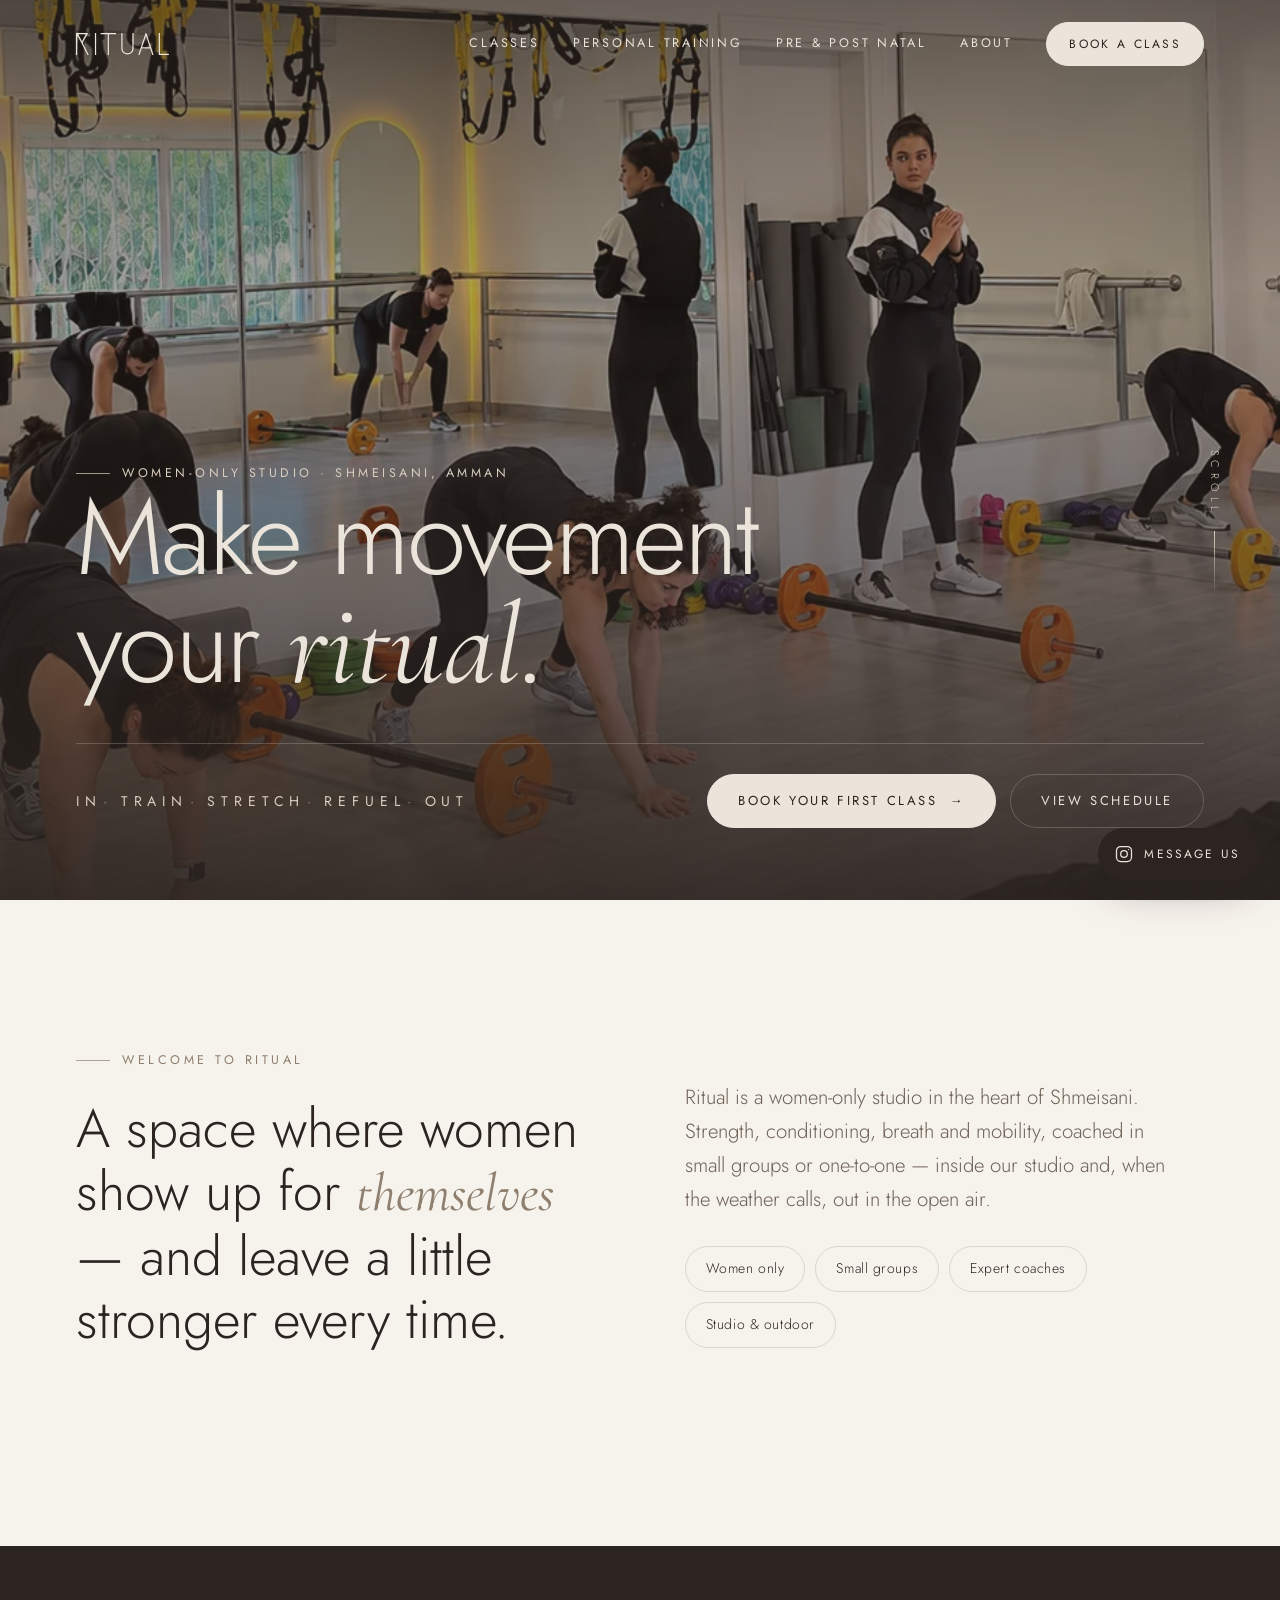
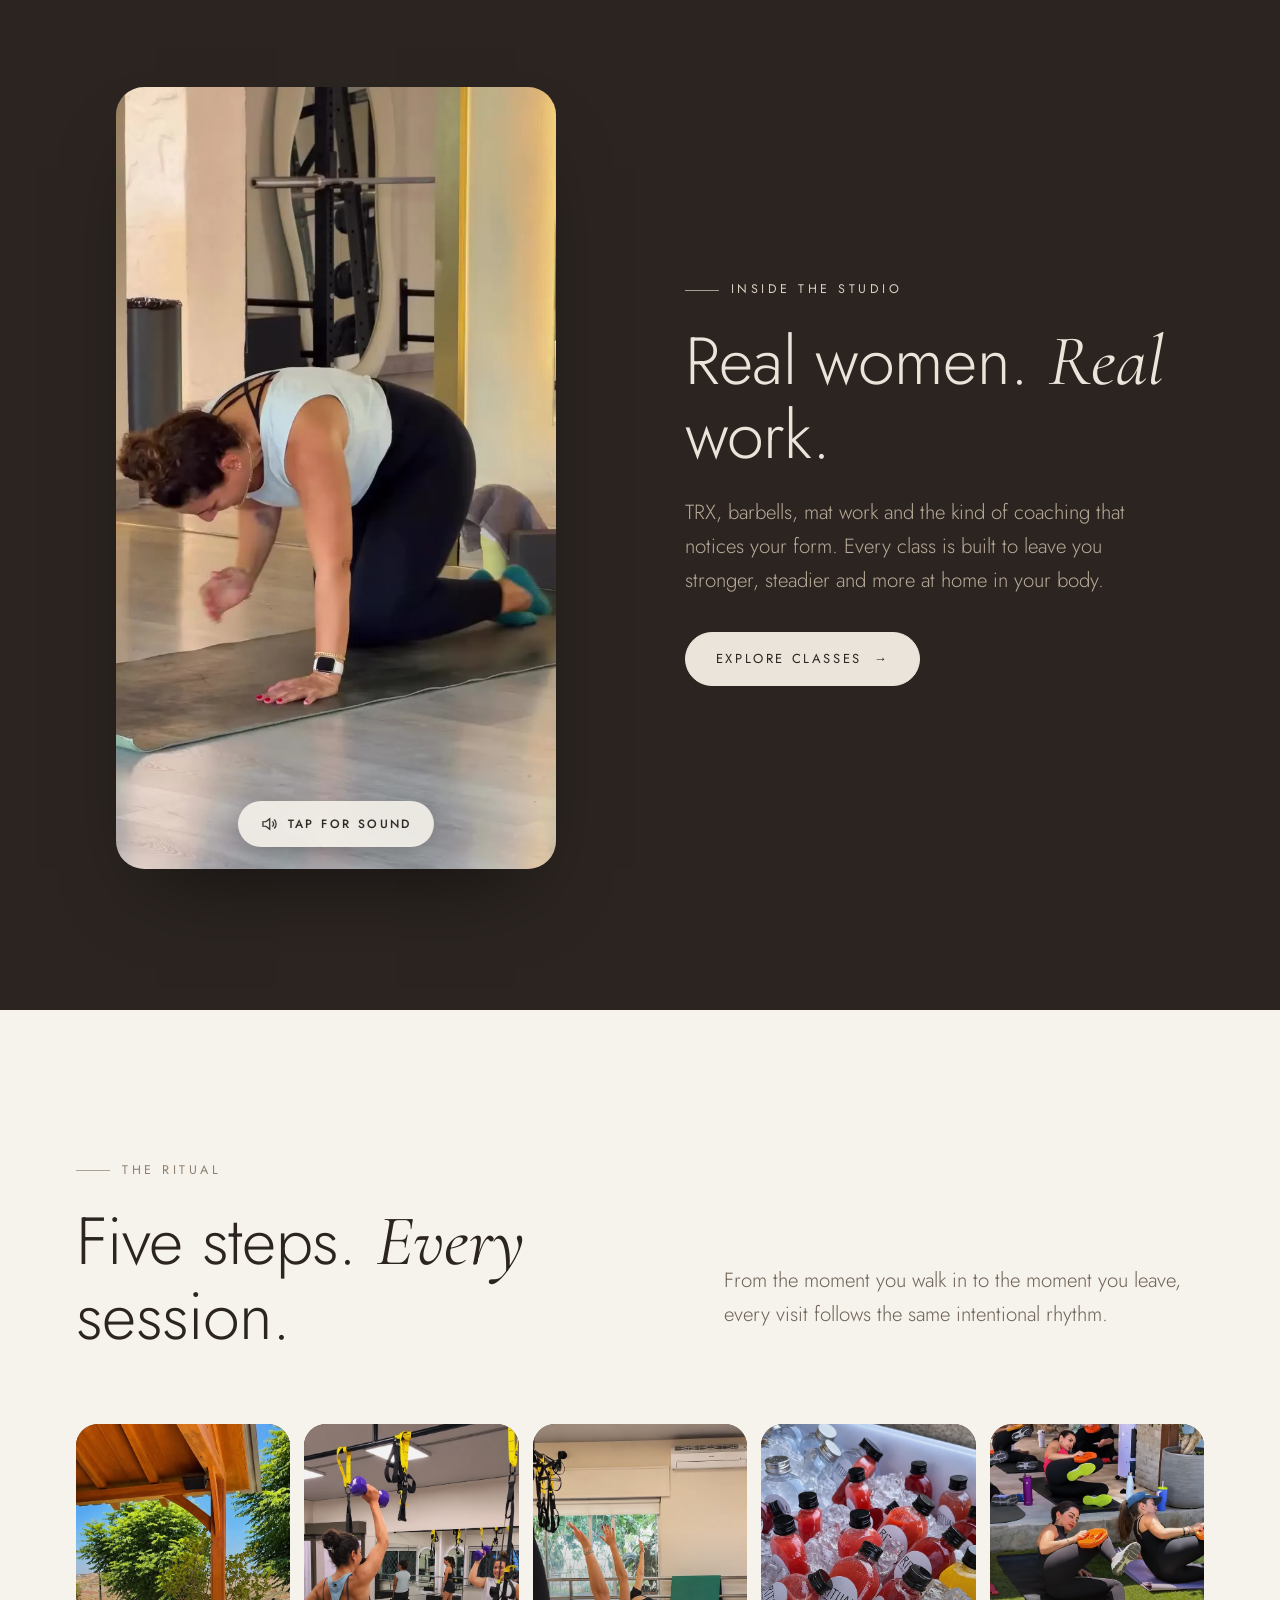
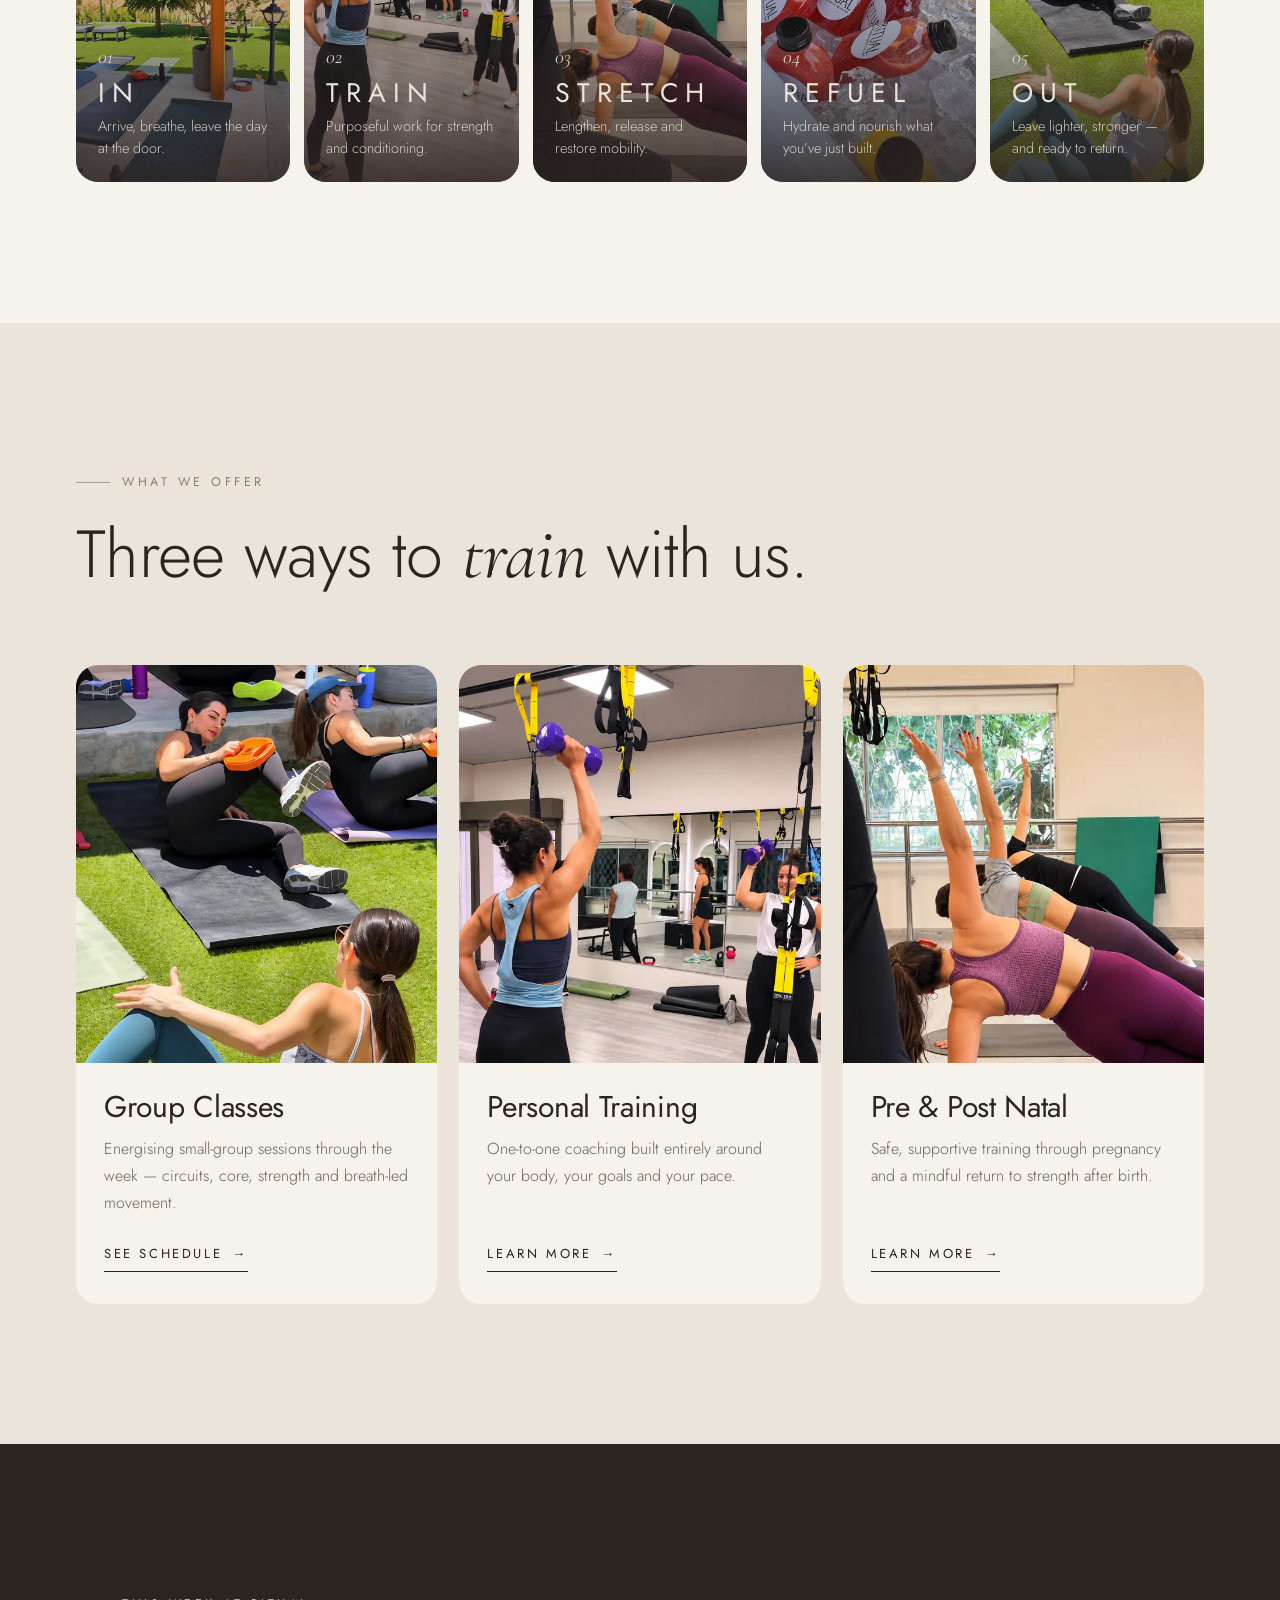
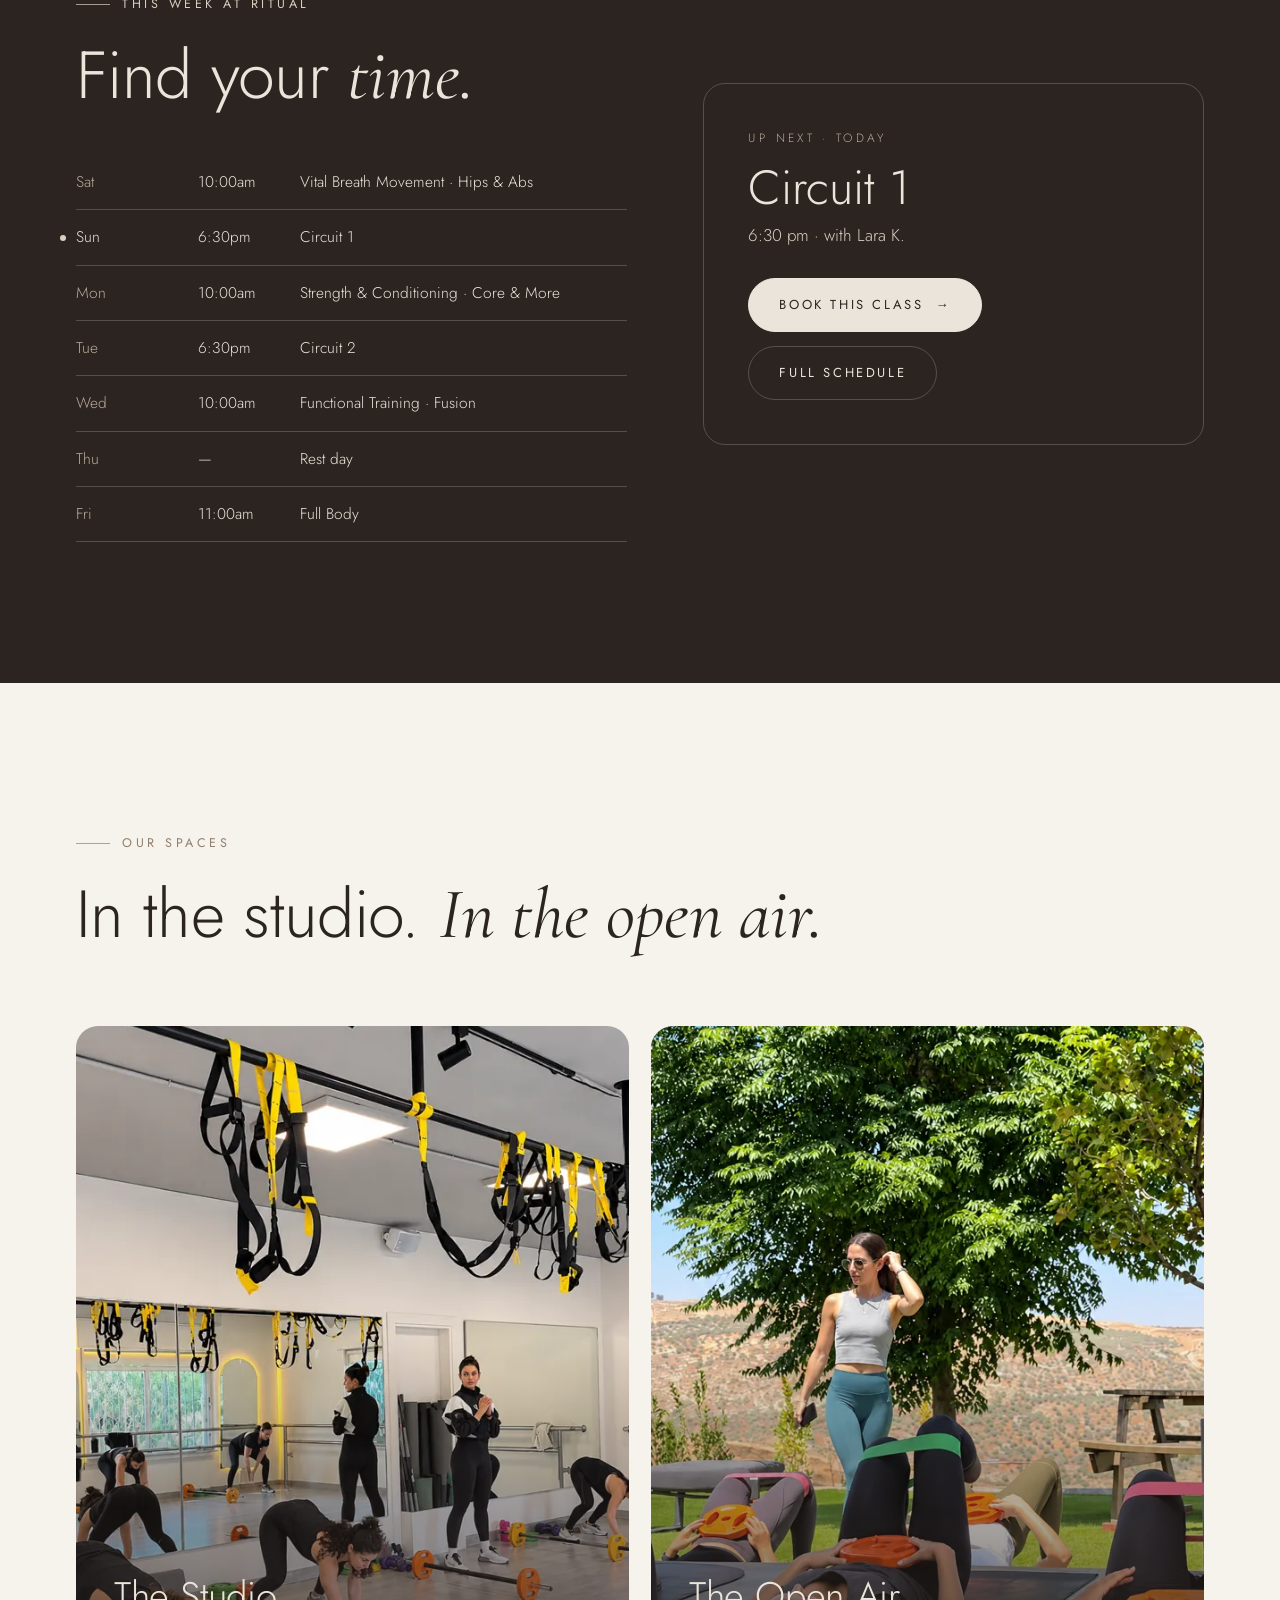
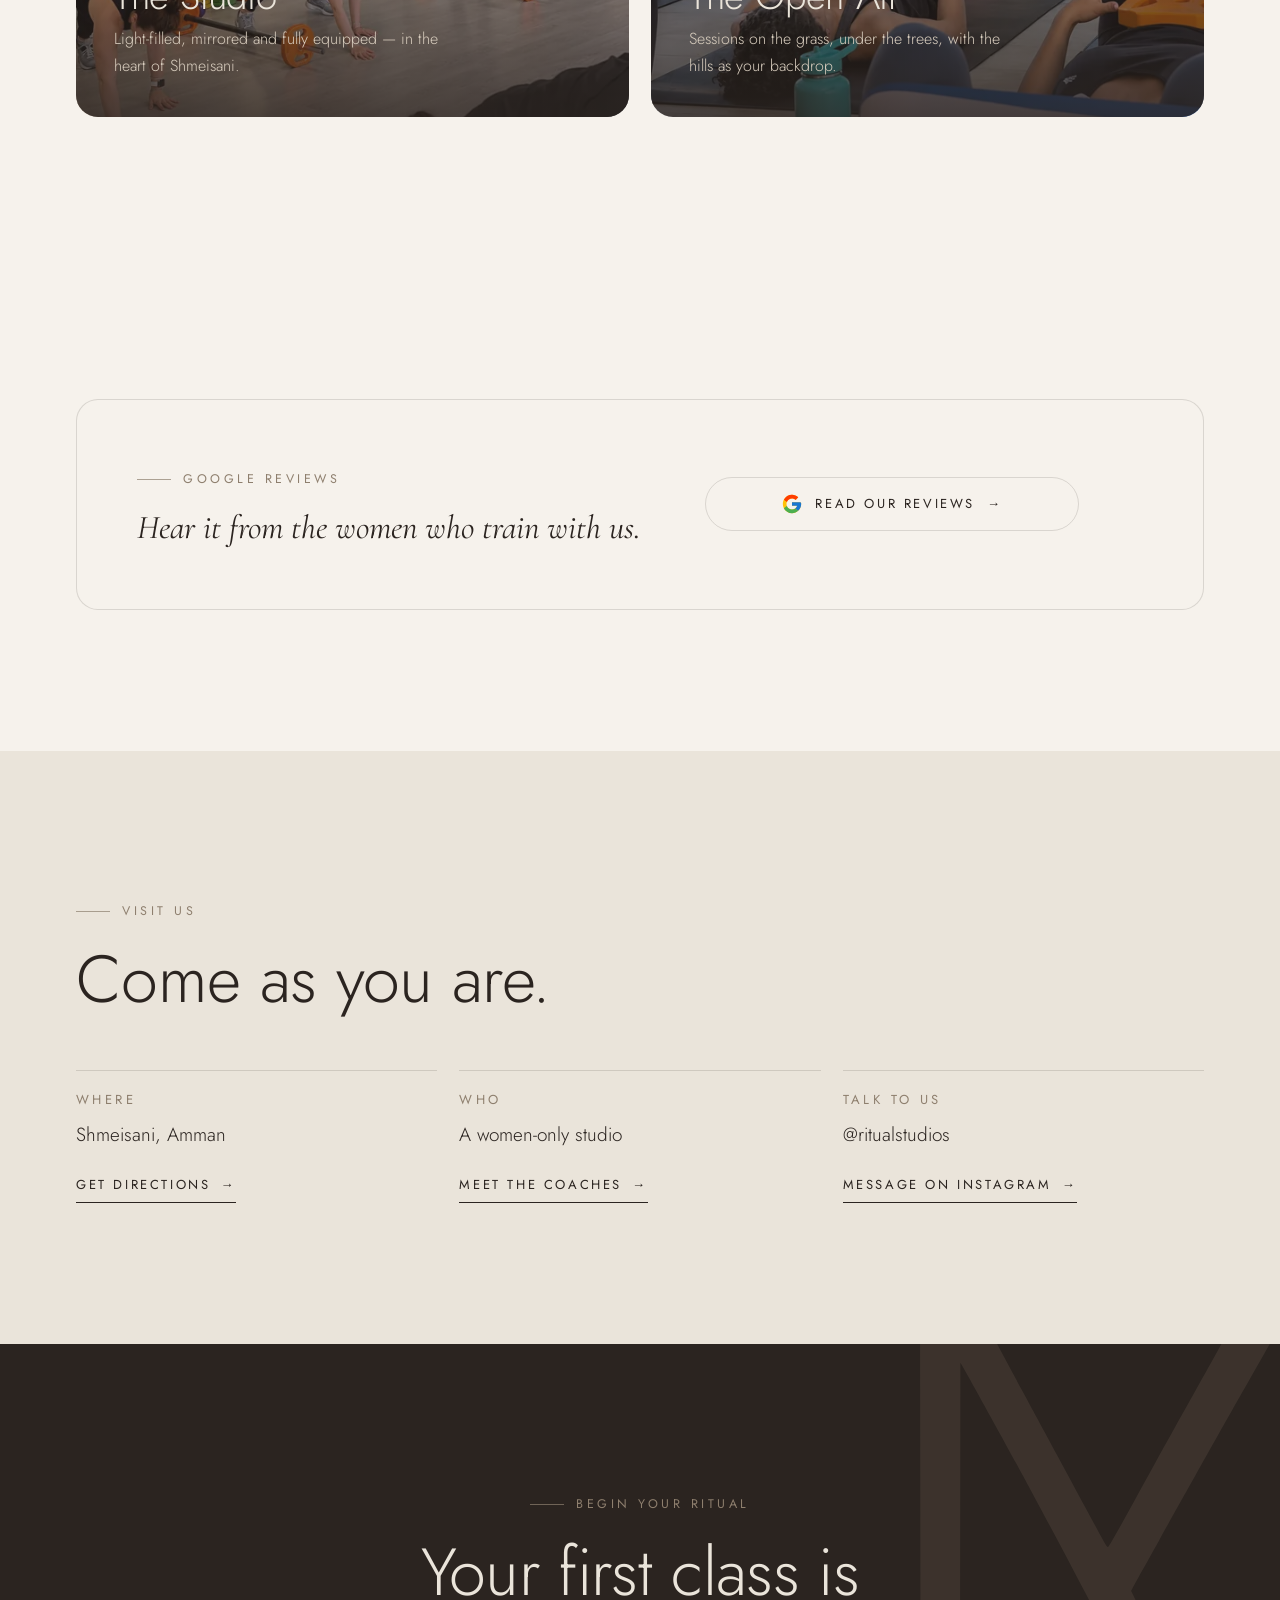
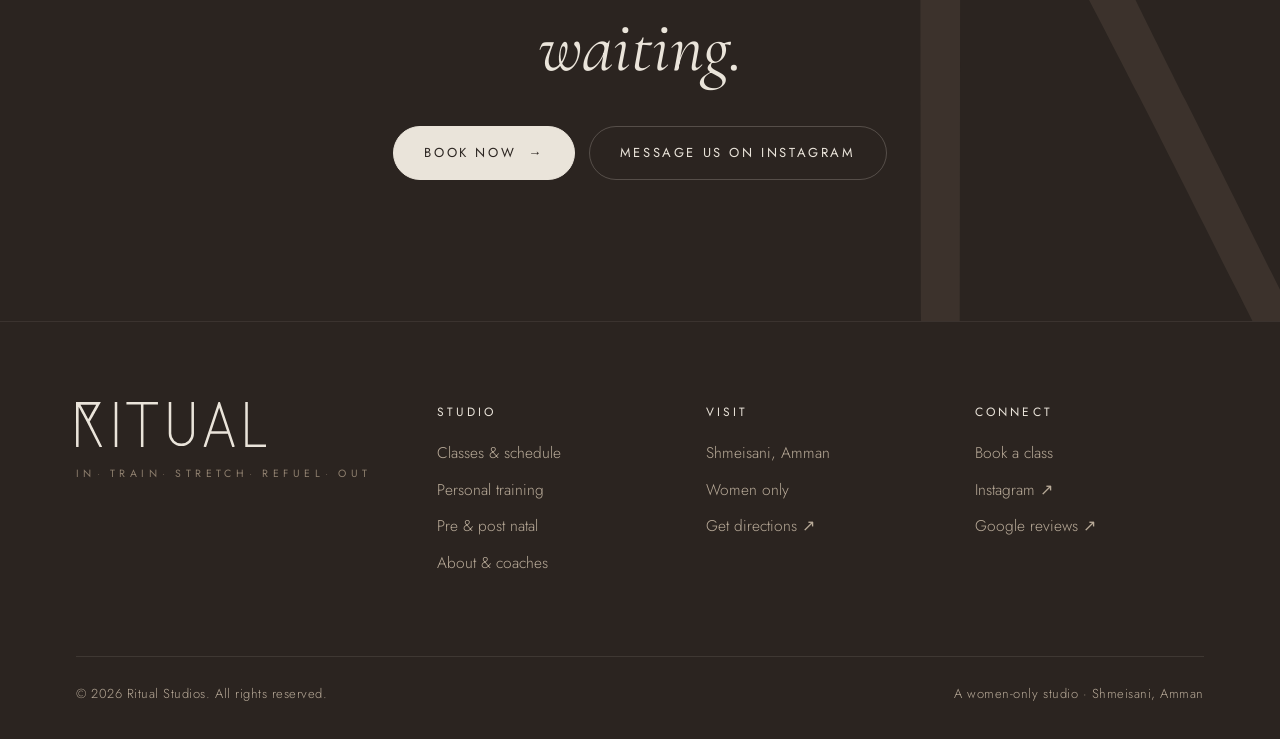
==== index.html @ f5a77dea "Ritual Studios website: 6 pages, schedule, booking form, brand assets Co-Authored-By: Claude Opus 5." ====
<!DOCTYPE html>
<html lang="en" class="no-js">
<head>
<meta charset="utf-8">
<meta name="viewport" content="width=device-width, initial-scale=1, viewport-fit=cover">
<title>Ritual Studios — Women-only fitness studio in Shmeisani, Amman</title>
<meta name="description" content="A women-only studio in Shmeisani, Amman. Group classes, personal training and pre & post natal training — in the studio and in the open air.">
<meta name="theme-color" content="#2B2420">
<meta property="og:type" content="website">
<meta property="og:site_name" content="Ritual Studios">
<meta property="og:title" content="Ritual Studios — Women-only fitness studio in Shmeisani, Amman">
<meta property="og:description" content="A women-only studio in Shmeisani, Amman. Group classes, personal training and pre & post natal training — in the studio and in the open air.">
<meta property="og:image" content="assets/img/studio-hall.webp">
<meta name="twitter:card" content="summary_large_image">
<link rel="icon" href="assets/brand/favicon.svg" type="image/svg+xml">
<link rel="icon" href="favicon.ico" sizes="32x32">
<link rel="apple-touch-icon" href="assets/brand/apple-touch-icon.png">
<link rel="preload" href="assets/fonts/jost-latin-300-normal.woff2" as="font" type="font/woff2" crossorigin>
<link rel="stylesheet" href="assets/css/style.css">
<script type="application/ld+json">{"@context": "https://schema.org", "@type": "ExerciseGym", "name": "Ritual Studios", "description": "Women-only fitness studio in Shmeisani, Amman: group classes, personal training and pre/post natal training.", "address": {"@type": "PostalAddress", "addressLocality": "Shmeisani, Amman", "addressCountry": "JO"}, "sameAs": ["https://www.instagram.com/ritualstudios/"], "hasMap": "https://maps.app.goo.gl/66debxw34wgPGRtBA"}</script>
</head>
<body data-page="home">
<a class="visually-hidden" href="#main">Skip to content</a>
<header class="site-header">
  <div class="wrap">
    <a class="brand" href="index.html" aria-label="Ritual Studios — home"><svg xmlns="http://www.w3.org/2000/svg" viewBox="0 0 422 100" role="img" aria-label="Ritual Studios"><path transform="translate(-42.842,-18.579) scale(0.10929)" fill="currentColor" fill-rule="evenodd" d="M445.0,677.5L445.5,270.5L447.1,273.0C449.0,275.8 477.3,326.9 499.0,366.5C506.8,380.8 515.6,396.8 518.5,402.0C521.4,407.2 527.3,418.0 531.5,426.0C535.8,434.0 550.0,460.3 563.0,484.5C588.6,532.0 635.9,622.2 659.0,667.5C666.8,682.9 675.8,700.5 679.0,706.5C695.1,737.3 738.1,822.4 811.5,968.5C843.3,1031.8 869.8,1083.8 870.4,1084.2C871.0,1084.7 883.2,1084.9 897.4,1084.7L923.3,1084.5L924.2,1083.0C925.2,1081.4 882.7,995.3 744.1,718.2C704.5,638.9 672.0,573.5 672.0,573.0C672.0,572.5 679.3,559.1 688.2,543.3C697.1,527.4 706.2,511.1 708.5,507.0C720.0,486.2 729.4,469.2 736.0,457.5C740.1,450.4 745.0,441.6 747.0,438.0C767.6,401.2 802.4,339.4 807.0,331.5C810.2,326.0 823.5,302.6 836.5,279.5C849.6,256.4 864.0,231.0 868.5,223.0C888.4,188.0 894.1,177.0 893.8,174.8L893.5,172.5L863.0,171.9C846.2,171.5 734.0,170.7 613.7,170.0C439.2,169.1 394.6,169.1 393.4,170.1L391.9,171.3L392.5,599.9C392.8,835.6 393.3,1041.2 393.6,1056.8L394.2,1085.0L419.4,1084.8L444.5,1084.5L445.0,677.5ZM637.7,510.8C630.0,497.1 615.7,470.8 573.3,392.0C559.8,367.0 546.4,342.2 543.5,337.0C540.6,331.8 533.3,318.3 527.2,307.0C521.2,295.7 509.0,273.1 500.1,256.6C491.2,240.2 484.1,226.1 484.4,225.4L484.9,224.0L643.5,224.0L802.0,224.0L802.0,225.3C802.0,226.1 799.8,230.7 797.1,235.6C791.0,246.9 777.5,271.3 772.0,281.0C769.7,285.1 765.4,292.8 762.5,298.0C759.6,303.2 752.0,316.9 745.5,328.5C729.1,357.7 706.0,399.4 676.5,453.0C651.0,499.2 642.4,514.4 641.2,514.8C640.6,515.0 639.1,513.2 637.7,510.8Z"/><g fill="none" stroke="currentColor" stroke-width="5.6" stroke-linecap="butt" stroke-linejoin="miter">
<path d="M88.8,0V100"/>
<path d="M112,2.8H182M147,2.8V100"/>
<path d="M208.8,0V70A25.2,25.2 0 0 0 259.2,70V0"/>
<path d="M286,100L318,3.8L350,100M296.5,68H339.5"/>
<path d="M378.8,0V97.2H422"/>
</g></svg></a>
    <nav class="nav" id="site-nav" aria-label="Main">
      <a href="classes.html">Classes</a><a href="personal-training.html">Personal Training</a><a href="pre-post-natal.html">Pre &amp; Post Natal</a><a href="about.html">About</a>
      <a class="btn btn--sm" href="book.html">Book a class</a>
    </nav>
    <button class="menu-toggle" aria-controls="site-nav" aria-expanded="false" aria-label="Menu"><span></span><span></span></button>
  </div>
</header>
<main id="main">
<section class="hero">
  <div class="hero__media"><img src="assets/img/studio-hall.webp" srcset="assets/img/studio-hall-sm.webp 640w, assets/img/studio-hall.webp 1100w" sizes="100vw" alt="A group class at Ritual Studios with TRX straps and barbells" fetchpriority="high" decoding="async"></div>
  <div class="wrap hero__content">
    <span class="eyebrow reveal">Women-only studio · Shmeisani, Amman</span>
    <h1 class="display reveal reveal-d1">Make movement your <em>ritual.</em></h1>
    <div class="hero__bottom reveal reveal-d2">
      <p class="tagline" aria-label="In, train, stretch, refuel, out"><span>In</span><span>Train</span><span>Stretch</span><span>Refuel</span><span>Out</span></p>
      <div class="btn-row">
        <a class="btn btn--light" href="book.html">Book your first class <span class="arrow" aria-hidden="true">→</span></a>
        <a class="btn btn--ghost-light" href="classes.html">View schedule</a>
      </div>
    </div>
  </div>
  <span class="scroll-cue" aria-hidden="true">Scroll</span>
</section>

<section class="section">
  <div class="wrap split">
    <div>
      <span class="eyebrow reveal">Welcome to Ritual</span>
      <p class="statement reveal reveal-d1" style="margin-top:26px">A space where women show up for <em>themselves</em> — and leave a little stronger every time.</p>
    </div>
    <div class="reveal reveal-d2">
      <p class="lead">Ritual is a women-only studio in the heart of Shmeisani. Strength, conditioning, breath and mobility, coached in small groups or one-to-one — inside our studio and, when the weather calls, out in the open air.</p>
      <ul class="pill-list"><li>Women only</li><li>Small groups</li><li>Expert coaches</li><li>Studio &amp; outdoor</li></ul>
    </div>
  </div>
</section>

<section class="section section--dark">
  <div class="wrap studio-film">
    <div class="film-frame reveal" data-film>
      <video src="assets/video/inside-the-studio.mp4" poster="assets/video/inside-the-studio-poster.webp" autoplay muted loop playsinline preload="metadata" aria-label="A look inside Ritual Studios classes"></video>
      <button class="sound-btn" type="button" aria-label="Turn sound on">
        <svg class="icon-on" viewBox="0 0 24 24" fill="none" stroke="currentColor" stroke-width="1.6" aria-hidden="true"><path d="M4 9h4l5-4v14l-5-4H4z"/><path d="M16.5 8.5a5 5 0 0 1 0 7M19 6a8.5 8.5 0 0 1 0 12"/></svg>
        <svg class="icon-off" viewBox="0 0 24 24" fill="none" stroke="currentColor" stroke-width="1.6" aria-hidden="true"><path d="M4 9h4l5-4v14l-5-4H4z"/><path d="M17 9l5 6M22 9l-5 6"/></svg>
        <span class="label">Tap for sound</span>
      </button>
    </div>
    <div>
      <span class="eyebrow reveal">Inside the studio</span>
      <h2 class="h2 reveal reveal-d1" style="margin-top:22px">Real women. <em>Real</em> work.</h2>
      <p class="lead reveal reveal-d2" style="margin-top:24px">TRX, barbells, mat work and the kind of coaching that notices your form. Every class is built to leave you stronger, steadier and more at home in your body.</p>
      <div class="btn-row reveal reveal-d3" style="margin-top:34px"><a class="btn btn--light" href="classes.html">Explore classes <span class="arrow" aria-hidden="true">→</span></a></div>
    </div>
  </div>
</section>

<section class="section">
  <div class="wrap">
    <div class="ritual-head">
      <div><span class="eyebrow reveal">The Ritual</span>
      <h2 class="h2 reveal reveal-d1" style="margin-top:22px;max-width:14ch">Five steps. <em>Every</em> session.</h2></div>
      <p class="lead reveal reveal-d2">From the moment you walk in to the moment you leave, every visit follows the same intentional rhythm.</p>
    </div>
    <ol class="ritual-steps">
      <li class="step reveal"><img src="assets/img/garden-pergola.webp" srcset="assets/img/garden-pergola-sm.webp 640w, assets/img/garden-pergola.webp 1100w" sizes="(max-width:1100px) 70vw, 20vw" alt="The garden and pergola where outdoor sessions begin" loading="lazy" decoding="async"><div class="step__body"><span class="step__num">01</span><h3 class="step__title">In</h3><p class="step__text">Arrive, breathe, leave the day at the door.</p></div></li>
      <li class="step reveal reveal-d1"><img src="assets/img/pt-dumbbells.webp" srcset="assets/img/pt-dumbbells-sm.webp 640w, assets/img/pt-dumbbells.webp 1100w" sizes="(max-width:1100px) 70vw, 20vw" alt="Members training with dumbbells between TRX straps" loading="lazy" decoding="async"><div class="step__body"><span class="step__num">02</span><h3 class="step__title">Train</h3><p class="step__text">Purposeful work for strength and conditioning.</p></div></li>
      <li class="step reveal reveal-d2"><img src="assets/img/side-plank.webp" srcset="assets/img/side-plank-sm.webp 640w, assets/img/side-plank.webp 1100w" sizes="(max-width:1100px) 70vw, 20vw" alt="Members holding a side plank" loading="lazy" decoding="async" style="object-position:40% 50%"><div class="step__body"><span class="step__num">03</span><h3 class="step__title">Stretch</h3><p class="step__text">Lengthen, release and restore mobility.</p></div></li>
      <li class="step reveal reveal-d3"><img src="assets/img/refuel-juices.webp" srcset="assets/img/refuel-juices-sm.webp 640w, assets/img/refuel-juices.webp 1100w" sizes="(max-width:1100px) 70vw, 20vw" alt="Ritual branded fresh juices on ice" loading="lazy" decoding="async"><div class="step__body"><span class="step__num">04</span><h3 class="step__title">Refuel</h3><p class="step__text">Hydrate and nourish what you’ve just built.</p></div></li>
      <li class="step reveal reveal-d4"><img src="assets/img/outdoor-class.webp" srcset="assets/img/outdoor-class-sm.webp 640w, assets/img/outdoor-class.webp 1100w" sizes="(max-width:1100px) 70vw, 20vw" alt="An outdoor mat class on the grass" loading="lazy" decoding="async"><div class="step__body"><span class="step__num">05</span><h3 class="step__title">Out</h3><p class="step__text">Leave lighter, stronger — and ready to return.</p></div></li>
    </ol>
  </div>
</section>

<section class="section section--sand">
  <div class="wrap">
    <span class="eyebrow reveal">What we offer</span>
    <h2 class="h2 reveal reveal-d1" style="margin-top:22px">Three ways to <em>train</em> with us.</h2>
    <div class="offerings">
      <a class="offer reveal" href="classes.html"><div class="offer__img"><img src="assets/img/outdoor-class.webp" srcset="assets/img/outdoor-class-sm.webp 640w, assets/img/outdoor-class.webp 1100w" sizes="(max-width:960px) 100vw, 33vw" alt="A Ritual group class" loading="lazy" decoding="async"></div>
        <div class="offer__body"><h3 class="h3">Group Classes</h3><p>Energising small-group sessions through the week — circuits, core, strength and breath-led movement.</p><span class="link-line">See schedule <span class="arrow" aria-hidden="true">→</span></span></div></a>
      <a class="offer reveal reveal-d1" href="personal-training.html"><div class="offer__img"><img src="assets/img/pt-dumbbells.webp" srcset="assets/img/pt-dumbbells-sm.webp 640w, assets/img/pt-dumbbells.webp 1100w" sizes="(max-width:960px) 100vw, 33vw" alt="Personal training at Ritual" loading="lazy" decoding="async" style="object-position:50% 20%"></div>
        <div class="offer__body"><h3 class="h3">Personal Training</h3><p>One-to-one coaching built entirely around your body, your goals and your pace.</p><span class="link-line">Learn more <span class="arrow" aria-hidden="true">→</span></span></div></a>
      <a class="offer reveal reveal-d2" href="pre-post-natal.html"><div class="offer__img"><img src="assets/img/side-plank.webp" srcset="assets/img/side-plank-sm.webp 640w, assets/img/side-plank.webp 1100w" sizes="(max-width:960px) 100vw, 33vw" alt="Pre and post natal training at Ritual" loading="lazy" decoding="async" style="object-position:35% 50%"></div>
        <div class="offer__body"><h3 class="h3">Pre &amp; Post Natal</h3><p>Safe, supportive training through pregnancy and a mindful return to strength after birth.</p><span class="link-line">Learn more <span class="arrow" aria-hidden="true">→</span></span></div></a>
    </div>
  </div>
</section>

<section class="section section--dark" data-up-next>
  <div class="wrap up-next">
    <div>
      <span class="eyebrow reveal">This week at Ritual</span>
      <h2 class="h2 reveal reveal-d1" style="margin:22px 0 40px">Find your <em>time.</em></h2>
      <ul class="mini-week reveal reveal-d2"></ul>
    </div>
    <div class="next-card reveal reveal-d2">
      <p class="next-card__label">Up next</p>
      <p class="next-card__class">Your next class</p>
      <p class="next-card__meta">See the full timetable</p>
      <div class="btn-row"><a class="btn btn--light" href="book.html">Book this class <span class="arrow" aria-hidden="true">→</span></a><a class="btn btn--ghost-light" href="classes.html">Full schedule</a></div>
    </div>
  </div>
</section>

<section class="section">
  <div class="wrap">
    <span class="eyebrow reveal">Our spaces</span>
    <h2 class="h2 reveal reveal-d1" style="margin-top:22px">In the studio. <em>In the open air.</em></h2>
    <div class="spaces">
      <div class="space reveal"><img src="assets/img/studio-hall.webp" srcset="assets/img/studio-hall-sm.webp 640w, assets/img/studio-hall.webp 1100w" sizes="(max-width:760px) 100vw, 50vw" alt="The Ritual studio in Shmeisani" loading="lazy" decoding="async" style="object-position:50% 30%"><div class="space__body"><h3>The Studio</h3><p>Light-filled, mirrored and fully equipped — in the heart of Shmeisani.</p></div></div>
      <div class="space reveal reveal-d1"><img src="assets/img/coach-outdoor.webp" srcset="assets/img/coach-outdoor-sm.webp 640w, assets/img/coach-outdoor.webp 1100w" sizes="(max-width:760px) 100vw, 50vw" alt="An outdoor session with a view of the hills" loading="lazy" decoding="async" style="object-position:50% 35%"><div class="space__body"><h3>The Open Air</h3><p>Sessions on the grass, under the trees, with the hills as your backdrop.</p></div></div>
    </div>
  </div>
</section>

<section class="section">
  <div class="wrap">
    <div class="reviews-card reveal">
      <div data-rating hidden>
        <div class="rating"><span class="rating__score">5.0</span>
          <span class="stars" aria-hidden="true"><span class="stars__base"><svg viewBox="0 0 24 24" aria-hidden="true"><path fill="currentColor" d="M12 2.5l2.9 6.1 6.6.8-4.9 4.6 1.3 6.6L12 17.3l-5.9 3.3 1.3-6.6L2.5 9.4l6.6-.8z"/></svg><svg viewBox="0 0 24 24" aria-hidden="true"><path fill="currentColor" d="M12 2.5l2.9 6.1 6.6.8-4.9 4.6 1.3 6.6L12 17.3l-5.9 3.3 1.3-6.6L2.5 9.4l6.6-.8z"/></svg><svg viewBox="0 0 24 24" aria-hidden="true"><path fill="currentColor" d="M12 2.5l2.9 6.1 6.6.8-4.9 4.6 1.3 6.6L12 17.3l-5.9 3.3 1.3-6.6L2.5 9.4l6.6-.8z"/></svg><svg viewBox="0 0 24 24" aria-hidden="true"><path fill="currentColor" d="M12 2.5l2.9 6.1 6.6.8-4.9 4.6 1.3 6.6L12 17.3l-5.9 3.3 1.3-6.6L2.5 9.4l6.6-.8z"/></svg><svg viewBox="0 0 24 24" aria-hidden="true"><path fill="currentColor" d="M12 2.5l2.9 6.1 6.6.8-4.9 4.6 1.3 6.6L12 17.3l-5.9 3.3 1.3-6.6L2.5 9.4l6.6-.8z"/></svg></span><span class="stars__fill"><svg viewBox="0 0 24 24" aria-hidden="true"><path fill="currentColor" d="M12 2.5l2.9 6.1 6.6.8-4.9 4.6 1.3 6.6L12 17.3l-5.9 3.3 1.3-6.6L2.5 9.4l6.6-.8z"/></svg><svg viewBox="0 0 24 24" aria-hidden="true"><path fill="currentColor" d="M12 2.5l2.9 6.1 6.6.8-4.9 4.6 1.3 6.6L12 17.3l-5.9 3.3 1.3-6.6L2.5 9.4l6.6-.8z"/></svg><svg viewBox="0 0 24 24" aria-hidden="true"><path fill="currentColor" d="M12 2.5l2.9 6.1 6.6.8-4.9 4.6 1.3 6.6L12 17.3l-5.9 3.3 1.3-6.6L2.5 9.4l6.6-.8z"/></svg><svg viewBox="0 0 24 24" aria-hidden="true"><path fill="currentColor" d="M12 2.5l2.9 6.1 6.6.8-4.9 4.6 1.3 6.6L12 17.3l-5.9 3.3 1.3-6.6L2.5 9.4l6.6-.8z"/></svg><svg viewBox="0 0 24 24" aria-hidden="true"><path fill="currentColor" d="M12 2.5l2.9 6.1 6.6.8-4.9 4.6 1.3 6.6L12 17.3l-5.9 3.3 1.3-6.6L2.5 9.4l6.6-.8z"/></svg></span></span></div>
        <p class="rating__meta"></p>
      </div>
      <div>
        <span class="eyebrow">Google reviews</span>
        <p class="reviews-quote" style="margin:16px 0 0">Hear it from the women who train with us.</p>
      </div>
      <a class="btn btn--ghost" data-link="reviewsUrl" href="https://maps.app.goo.gl/66debxw34wgPGRtBA" target="_blank" rel="noopener"><svg class="g-logo" viewBox="0 0 48 48" aria-hidden="true"><path fill="#FFC107" d="M43.6 20.5H42V20H24v8h11.3C33.7 32.7 29.2 36 24 36c-6.6 0-12-5.4-12-12s5.4-12 12-12c3.1 0 5.8 1.2 7.9 3.1l5.7-5.7C34 6.1 29.3 4 24 4 12.9 4 4 12.9 4 24s8.9 20 20 20 20-8.9 20-20c0-1.3-.1-2.4-.4-3.5z"/><path fill="#FF3D00" d="M6.3 14.7l6.6 4.8C14.7 15.1 19 12 24 12c3.1 0 5.8 1.2 7.9 3.1l5.7-5.7C34 6.1 29.3 4 24 4 16.3 4 9.7 8.3 6.3 14.7z"/><path fill="#4CAF50" d="M24 44c5.2 0 9.9-2 13.4-5.2l-6.2-5.2C29.2 35.1 26.7 36 24 36c-5.2 0-9.6-3.3-11.3-7.9l-6.5 5C9.5 39.6 16.2 44 24 44z"/><path fill="#1976D2" d="M43.6 20.5H42V20H24v8h11.3c-.8 2.2-2.2 4.2-4.1 5.6l6.2 5.2C37 39.2 44 34 44 24c0-1.3-.1-2.4-.4-3.5z"/></svg> Read our reviews <span class="arrow" aria-hidden="true">→</span></a>
    </div>
  </div>
</section>


<section class="section section--sand">
  <div class="wrap">
    <span class="eyebrow reveal">Visit us</span>
    <h2 class="h2 reveal reveal-d1" style="margin-top:22px">Come as you are.</h2>
    <div class="visit-grid">
      <div class="visit-item reveal"><h3>Where</h3><p>Shmeisani, Amman</p><a class="link-line" data-link="mapsUrl" href="https://maps.app.goo.gl/66debxw34wgPGRtBA" target="_blank" rel="noopener">Get directions <span class="arrow" aria-hidden="true">→</span></a></div>
      <div class="visit-item reveal reveal-d1"><h3>Who</h3><p>A women-only studio</p><a class="link-line" href="about.html">Meet the coaches <span class="arrow" aria-hidden="true">→</span></a></div>
      <div class="visit-item reveal reveal-d2"><h3>Talk to us</h3><p>@ritualstudios</p><a class="link-line" data-link="instagramDM" href="https://ig.me/m/ritualstudios" target="_blank" rel="noopener">Message on Instagram <span class="arrow" aria-hidden="true">→</span></a></div>
    </div>
  </div>
</section>

<section class="section cta-band">
  <div class="cta-band__mark" aria-hidden="true"><svg xmlns="http://www.w3.org/2000/svg" viewBox="380 158 557 939" aria-hidden="true"><path fill="currentColor" fill-rule="evenodd" d="M445.0,677.5L445.5,270.5L447.1,273.0C449.0,275.8 477.3,326.9 499.0,366.5C506.8,380.8 515.6,396.8 518.5,402.0C521.4,407.2 527.3,418.0 531.5,426.0C535.8,434.0 550.0,460.3 563.0,484.5C588.6,532.0 635.9,622.2 659.0,667.5C666.8,682.9 675.8,700.5 679.0,706.5C695.1,737.3 738.1,822.4 811.5,968.5C843.3,1031.8 869.8,1083.8 870.4,1084.2C871.0,1084.7 883.2,1084.9 897.4,1084.7L923.3,1084.5L924.2,1083.0C925.2,1081.4 882.7,995.3 744.1,718.2C704.5,638.9 672.0,573.5 672.0,573.0C672.0,572.5 679.3,559.1 688.2,543.3C697.1,527.4 706.2,511.1 708.5,507.0C720.0,486.2 729.4,469.2 736.0,457.5C740.1,450.4 745.0,441.6 747.0,438.0C767.6,401.2 802.4,339.4 807.0,331.5C810.2,326.0 823.5,302.6 836.5,279.5C849.6,256.4 864.0,231.0 868.5,223.0C888.4,188.0 894.1,177.0 893.8,174.8L893.5,172.5L863.0,171.9C846.2,171.5 734.0,170.7 613.7,170.0C439.2,169.1 394.6,169.1 393.4,170.1L391.9,171.3L392.5,599.9C392.8,835.6 393.3,1041.2 393.6,1056.8L394.2,1085.0L419.4,1084.8L444.5,1084.5L445.0,677.5ZM637.7,510.8C630.0,497.1 615.7,470.8 573.3,392.0C559.8,367.0 546.4,342.2 543.5,337.0C540.6,331.8 533.3,318.3 527.2,307.0C521.2,295.7 509.0,273.1 500.1,256.6C491.2,240.2 484.1,226.1 484.4,225.4L484.9,224.0L643.5,224.0L802.0,224.0L802.0,225.3C802.0,226.1 799.8,230.7 797.1,235.6C791.0,246.9 777.5,271.3 772.0,281.0C769.7,285.1 765.4,292.8 762.5,298.0C759.6,303.2 752.0,316.9 745.5,328.5C729.1,357.7 706.0,399.4 676.5,453.0C651.0,499.2 642.4,514.4 641.2,514.8C640.6,515.0 639.1,513.2 637.7,510.8Z"/></svg></div>
  <div class="wrap">
    <span class="eyebrow reveal">Begin your ritual</span>
    <h2 class="h2 reveal reveal-d1">Your first class is <em>waiting.</em></h2>
    <div class="btn-row reveal reveal-d2">
      <a class="btn btn--light" href="book.html">Book now <span class="arrow" aria-hidden="true">→</span></a>
      <a class="btn btn--ghost-light" data-link="instagramDM" href="https://ig.me/m/ritualstudios" target="_blank" rel="noopener">Message us on Instagram</a>
    </div>
  </div>
</section>

</main>
<a class="ig-float" data-link="instagramDM" href="https://ig.me/m/ritualstudios" target="_blank" rel="noopener"><svg viewBox="0 0 24 24" fill="none" stroke="currentColor" stroke-width="1.5" aria-hidden="true"><rect x="3" y="3" width="18" height="18" rx="5"/><circle cx="12" cy="12" r="4"/><circle cx="17.3" cy="6.7" r=".8" fill="currentColor" stroke="none"/></svg><span class="label">Message us</span></a>
<footer class="site-footer">
  <div class="wrap">
    <div class="footer-top">
      <div class="footer-brand"><svg xmlns="http://www.w3.org/2000/svg" viewBox="0 0 422 100" role="img" aria-label="Ritual Studios"><path transform="translate(-42.842,-18.579) scale(0.10929)" fill="currentColor" fill-rule="evenodd" d="M445.0,677.5L445.5,270.5L447.1,273.0C449.0,275.8 477.3,326.9 499.0,366.5C506.8,380.8 515.6,396.8 518.5,402.0C521.4,407.2 527.3,418.0 531.5,426.0C535.8,434.0 550.0,460.3 563.0,484.5C588.6,532.0 635.9,622.2 659.0,667.5C666.8,682.9 675.8,700.5 679.0,706.5C695.1,737.3 738.1,822.4 811.5,968.5C843.3,1031.8 869.8,1083.8 870.4,1084.2C871.0,1084.7 883.2,1084.9 897.4,1084.7L923.3,1084.5L924.2,1083.0C925.2,1081.4 882.7,995.3 744.1,718.2C704.5,638.9 672.0,573.5 672.0,573.0C672.0,572.5 679.3,559.1 688.2,543.3C697.1,527.4 706.2,511.1 708.5,507.0C720.0,486.2 729.4,469.2 736.0,457.5C740.1,450.4 745.0,441.6 747.0,438.0C767.6,401.2 802.4,339.4 807.0,331.5C810.2,326.0 823.5,302.6 836.5,279.5C849.6,256.4 864.0,231.0 868.5,223.0C888.4,188.0 894.1,177.0 893.8,174.8L893.5,172.5L863.0,171.9C846.2,171.5 734.0,170.7 613.7,170.0C439.2,169.1 394.6,169.1 393.4,170.1L391.9,171.3L392.5,599.9C392.8,835.6 393.3,1041.2 393.6,1056.8L394.2,1085.0L419.4,1084.8L444.5,1084.5L445.0,677.5ZM637.7,510.8C630.0,497.1 615.7,470.8 573.3,392.0C559.8,367.0 546.4,342.2 543.5,337.0C540.6,331.8 533.3,318.3 527.2,307.0C521.2,295.7 509.0,273.1 500.1,256.6C491.2,240.2 484.1,226.1 484.4,225.4L484.9,224.0L643.5,224.0L802.0,224.0L802.0,225.3C802.0,226.1 799.8,230.7 797.1,235.6C791.0,246.9 777.5,271.3 772.0,281.0C769.7,285.1 765.4,292.8 762.5,298.0C759.6,303.2 752.0,316.9 745.5,328.5C729.1,357.7 706.0,399.4 676.5,453.0C651.0,499.2 642.4,514.4 641.2,514.8C640.6,515.0 639.1,513.2 637.7,510.8Z"/><g fill="none" stroke="currentColor" stroke-width="5.6" stroke-linecap="butt" stroke-linejoin="miter">
<path d="M88.8,0V100"/>
<path d="M112,2.8H182M147,2.8V100"/>
<path d="M208.8,0V70A25.2,25.2 0 0 0 259.2,70V0"/>
<path d="M286,100L318,3.8L350,100M296.5,68H339.5"/>
<path d="M378.8,0V97.2H422"/>
</g></svg><p class="tagline" aria-label="In, train, stretch, refuel, out"><span>In</span><span>Train</span><span>Stretch</span><span>Refuel</span><span>Out</span></p></div>
      <div class="footer-col"><h4>Studio</h4><ul>
        <li><a href="classes.html">Classes &amp; schedule</a></li>
        <li><a href="personal-training.html">Personal training</a></li>
        <li><a href="pre-post-natal.html">Pre &amp; post natal</a></li>
        <li><a href="about.html">About &amp; coaches</a></li>
      </ul></div>
      <div class="footer-col"><h4>Visit</h4><ul>
        <li>Shmeisani, Amman</li>
        <li>Women only</li>
        <li><a data-link="mapsUrl" href="https://maps.app.goo.gl/66debxw34wgPGRtBA" target="_blank" rel="noopener">Get directions ↗</a></li>
      </ul></div>
      <div class="footer-col"><h4>Connect</h4><ul>
        <li><a href="book.html">Book a class</a></li>
        <li><a data-link="instagramUrl" href="https://www.instagram.com/ritualstudios/" target="_blank" rel="noopener">Instagram ↗</a></li>
        <li><a data-link="reviewsUrl" href="https://maps.app.goo.gl/66debxw34wgPGRtBA" target="_blank" rel="noopener">Google reviews ↗</a></li>
      </ul></div>
    </div>
    <div class="footer-bottom"><span>© <span data-year>2026</span> Ritual Studios. All rights reserved.</span><span>A women-only studio · Shmeisani, Amman</span></div>
  </div>
</footer>
<script src="assets/js/config.js"></script>
<script src="assets/js/main.js"></script>
</body>
</html>
---- assets/css/style.css ----
/* ==========================================================================
   Ritual Studios — main stylesheet
   Palette taken from the studio's own Instagram graphics:
   warm cream on deep espresso brown.
   ========================================================================== */

/* Fonts (self-hosted, SIL Open Font License) */
@font-face { font-family: "Jost"; src: url("../fonts/jost-latin-300-normal.woff2") format("woff2"); font-weight: 300; font-style: normal; font-display: swap; }
@font-face { font-family: "Jost"; src: url("../fonts/jost-latin-400-normal.woff2") format("woff2"); font-weight: 400; font-style: normal; font-display: swap; }
@font-face { font-family: "Jost"; src: url("../fonts/jost-latin-500-normal.woff2") format("woff2"); font-weight: 500; font-style: normal; font-display: swap; }
@font-face { font-family: "Cormorant Garamond"; src: url("../fonts/cormorant-garamond-latin-400-italic.woff2") format("woff2"); font-weight: 400; font-style: italic; font-display: swap; }
@font-face { font-family: "Cormorant Garamond"; src: url("../fonts/cormorant-garamond-latin-500-italic.woff2") format("woff2"); font-weight: 500; font-style: italic; font-display: swap; }

:root {
  --bone: #F6F2EC;
  --cream: #EAE4DA;
  --sand: #D9CEBF;
  --stone: #B8AA98;
  --taupe: #8E7F6E;
  --cocoa: #4A3F37;
  --espresso: #2B2420;
  --ink: #2B2420;
  --muted: #6E6257;
  --line: rgba(43, 36, 32, .14);
  --line-light: rgba(234, 228, 218, .22);

  --sans: "Jost", "Helvetica Neue", Arial, sans-serif;
  --serif: "Cormorant Garamond", "Times New Roman", serif;

  --radius: 999px;
  --radius-card: 22px;
  --wrap: 1240px;
  --pad: clamp(20px, 5vw, 56px);
  --section: clamp(84px, 11vw, 150px);
  --ease: cubic-bezier(.22, .61, .36, 1);
}

*, *::before, *::after { box-sizing: border-box; }
html { -webkit-text-size-adjust: 100%; scroll-behavior: smooth; }
body {
  margin: 0;
  background: var(--bone);
  color: var(--ink);
  font-family: var(--sans);
  font-weight: 300;
  font-size: 17px;
  line-height: 1.7;
  -webkit-font-smoothing: antialiased;
  text-rendering: optimizeLegibility;
}
img, video, svg { display: block; max-width: 100%; }
a { color: inherit; text-decoration: none; }
button { font: inherit; color: inherit; background: none; border: 0; cursor: pointer; }
::selection { background: var(--espresso); color: var(--cream); }

.wrap { width: 100%; max-width: var(--wrap); margin-inline: auto; padding-inline: var(--pad); }
.section { padding-block: var(--section); }
.section--sand { background: var(--cream); }
.section--dark { background: var(--espresso); color: var(--cream); }
.visually-hidden { position: absolute !important; width: 1px; height: 1px; overflow: hidden; clip: rect(0 0 0 0); white-space: nowrap; }

/* ---------- Type ---------- */
.eyebrow {
  display: inline-flex; align-items: center; gap: 12px;
  font-size: 12.5px; font-weight: 400; letter-spacing: .28em; text-transform: uppercase;
  color: var(--taupe);
}
.eyebrow::before { content: ""; width: 34px; height: 1px; background: currentColor; opacity: .7; }
.section--dark .eyebrow, .hero .eyebrow, .page-hero .eyebrow { color: var(--sand); }

h1, h2, h3 { font-weight: 300; margin: 0; letter-spacing: -.01em; line-height: 1.08; }
.display { font-size: clamp(46px, 8.4vw, 118px); line-height: .98; letter-spacing: -.025em; }
.h2 { font-size: clamp(36px, 5.2vw, 68px); }
.h3 { font-size: clamp(24px, 2.4vw, 30px); font-weight: 400; }
em, .serif { font-family: var(--serif); font-style: italic; font-weight: 400; letter-spacing: 0; }
.display em, .h2 em { font-size: 1.08em; }
.lead { font-size: clamp(18px, 1.6vw, 21px); line-height: 1.65; color: var(--muted); max-width: 40ch; }
.section--dark .lead { color: var(--stone); }
p { margin: 0 0 1em; }

.tagline {
  font-size: clamp(11px, 1.15vw, 14px); letter-spacing: .42em; text-transform: uppercase; font-weight: 400;
  display: flex; flex-wrap: wrap; gap: .25em 0;
}
.tagline span + span::before { content: "·"; margin: 0 .55em 0 .1em; opacity: .55; }

/* ---------- Buttons ---------- */
.btn {
  --bg: var(--espresso); --fg: var(--cream);
  display: inline-flex; align-items: center; justify-content: center; gap: 12px;
  min-height: 54px; padding: 0 30px;
  border-radius: var(--radius); border: 1px solid var(--bg);
  background: var(--bg); color: var(--fg);
  font-size: 13px; font-weight: 400; letter-spacing: .2em; text-transform: uppercase;
  transition: background .35s var(--ease), color .35s var(--ease), border-color .35s var(--ease), transform .35s var(--ease);
  white-space: nowrap;
}
.btn:hover { background: var(--cocoa); border-color: var(--cocoa); }
.btn .arrow { transition: transform .35s var(--ease); }
.btn:hover .arrow { transform: translateX(4px); }
.btn--light { --bg: var(--cream); --fg: var(--espresso); }
.btn--light:hover { background: #fff; border-color: #fff; }
.btn--ghost { background: transparent; color: var(--ink); border-color: var(--line); }
.btn--ghost:hover { background: var(--espresso); color: var(--cream); border-color: var(--espresso); }
.btn--ghost-light { background: transparent; color: var(--cream); border-color: var(--line-light); }
.btn--ghost-light:hover { background: var(--cream); color: var(--espresso); border-color: var(--cream); }
.btn--sm { min-height: 44px; padding: 0 22px; font-size: 12px; }
.btn-row { display: flex; flex-wrap: wrap; gap: 14px; }

.link-line {
  display: inline-flex; align-items: center; gap: 10px;
  font-size: 13px; letter-spacing: .2em; text-transform: uppercase; font-weight: 400;
  padding-bottom: 6px; border-bottom: 1px solid currentColor;
}
.link-line .arrow { transition: transform .35s var(--ease); }
.link-line:hover .arrow { transform: translateX(4px); }

/* ---------- Header ---------- */
.site-header {
  position: fixed; inset: 0 0 auto 0; z-index: 50;
  color: var(--cream);
  transition: background .45s var(--ease), color .45s var(--ease), box-shadow .45s var(--ease), transform .45s var(--ease);
}
.site-header .wrap { display: flex; align-items: center; justify-content: space-between; height: 88px; transition: height .45s var(--ease); }
.site-header.is-solid { background: rgba(246, 242, 236, .92); color: var(--ink); backdrop-filter: blur(14px); -webkit-backdrop-filter: blur(14px); box-shadow: 0 1px 0 var(--line); }
.site-header.is-solid .wrap { height: 72px; }
.brand { display: flex; align-items: center; }
.brand svg { height: 22px; width: auto; }
.nav { display: flex; align-items: center; gap: clamp(20px, 2.6vw, 38px); }
.nav a:not(.btn) { font-size: 12.5px; letter-spacing: .22em; text-transform: uppercase; font-weight: 400; position: relative; padding: 6px 0; }
.nav a:not(.btn)::after { content: ""; position: absolute; left: 0; right: 0; bottom: 0; height: 1px; background: currentColor; transform: scaleX(0); transform-origin: right; transition: transform .45s var(--ease); }
.nav a:not(.btn):hover::after, .nav a[aria-current="page"]::after { transform: scaleX(1); transform-origin: left; }
.site-header .btn { --bg: var(--cream); --fg: var(--espresso); }
.site-header.is-solid .btn { --bg: var(--espresso); --fg: var(--cream); }
.menu-toggle { display: none; width: 44px; height: 44px; position: relative; }
.menu-toggle span { position: absolute; left: 10px; right: 10px; height: 1px; background: currentColor; transition: transform .4s var(--ease), top .4s var(--ease); }
.menu-toggle span:first-child { top: 18px; }
.menu-toggle span:last-child { top: 26px; }
body.menu-open .menu-toggle span:first-child { top: 22px; transform: rotate(45deg); }
body.menu-open .menu-toggle span:last-child { top: 22px; transform: rotate(-45deg); }

@media (max-width: 960px) {
  .menu-toggle { display: block; z-index: 2; }
  .nav {
    position: fixed; inset: 0; z-index: 1;
    flex-direction: column; justify-content: center; gap: 26px;
    background: var(--espresso); color: var(--cream);
    opacity: 0; visibility: hidden; transition: opacity .45s var(--ease), visibility .45s;
  }
  .nav a:not(.btn) { font-size: 30px; letter-spacing: .02em; text-transform: none; font-weight: 300; }
  .nav .btn { margin-top: 14px; --bg: var(--cream) !important; --fg: var(--espresso) !important; }
  body.menu-open { overflow: hidden; }
  body.menu-open .nav { opacity: 1; visibility: visible; }
  body.menu-open .site-header { color: var(--cream); background: transparent; box-shadow: none; backdrop-filter: none; }
}

/* ---------- Hero ---------- */
.hero {
  position: relative; min-height: 100svh; display: flex; align-items: flex-end;
  color: var(--cream); overflow: hidden; background: var(--espresso);
}
.hero__media, .page-hero__media { position: absolute; inset: 0; }
.hero__media img, .page-hero__media img { width: 100%; height: 100%; object-fit: cover; }
.hero__media img { object-position: 50% 62%; transform: scale(1.06); animation: heroZoom 14s var(--ease) forwards; }
@keyframes heroZoom { to { transform: scale(1); } }
.hero__media::after, .page-hero__media::after {
  content: ""; position: absolute; inset: 0;
  background:
    linear-gradient(180deg, rgba(43,36,32,.55) 0%, rgba(43,36,32,.18) 32%, rgba(43,36,32,.52) 66%, rgba(43,36,32,.92) 100%),
    rgba(58, 46, 38, .28);
}
.hero__content { position: relative; width: 100%; padding-top: 140px; padding-bottom: clamp(48px, 8vh, 90px); }
.hero__wordmark { width: min(560px, 78vw); margin: 26px 0 22px; color: var(--cream); }
.hero h1 { max-width: 13ch; }
.hero__bottom { display: flex; flex-wrap: wrap; align-items: flex-end; justify-content: space-between; gap: 28px; margin-top: 40px; padding-top: 30px; border-top: 1px solid var(--line-light); }
.hero .tagline { color: var(--sand); }
.scroll-cue { position: absolute; right: var(--pad); top: 50%; writing-mode: vertical-rl; font-size: 11px; letter-spacing: .4em; text-transform: uppercase; color: var(--sand); display: flex; align-items: center; gap: 16px; }
.scroll-cue::after { content: ""; width: 1px; height: 64px; background: linear-gradient(var(--sand), transparent); animation: cue 2.4s var(--ease) infinite; transform-origin: top; }
@keyframes cue { 0% { transform: scaleY(0); } 50% { transform: scaleY(1); transform-origin: top; } 51% { transform-origin: bottom; } 100% { transform: scaleY(0); transform-origin: bottom; } }
@media (max-width: 960px) { .scroll-cue { display: none; } }

.page-hero { position: relative; min-height: min(78svh, 720px); display: flex; align-items: flex-end; color: var(--cream); background: var(--espresso); overflow: hidden; }
.page-hero__content { position: relative; width: 100%; padding-top: 150px; padding-bottom: clamp(48px, 7vw, 84px); }
.page-hero h1 { font-size: clamp(44px, 7vw, 96px); max-width: 14ch; margin-top: 22px; }
.page-hero .lead { color: var(--sand); margin-top: 22px; }

/* ---------- Intro / split ---------- */
.split { display: grid; grid-template-columns: 1fr 1fr; gap: clamp(40px, 7vw, 110px); align-items: center; }
.split--top { align-items: start; }
@media (max-width: 860px) { .split { grid-template-columns: 1fr; } }
.statement { font-size: clamp(30px, 4.2vw, 54px); line-height: 1.18; font-weight: 300; max-width: 22ch; }
.statement em { color: var(--taupe); }
.section--dark .statement em { color: var(--stone); }

.pill-list { display: flex; flex-wrap: wrap; gap: 10px; margin-top: 30px; padding: 0; list-style: none; }
.pill-list li { padding: 10px 20px; border: 1px solid var(--line); border-radius: var(--radius); font-size: 14px; letter-spacing: .04em; }
.section--dark .pill-list li { border-color: var(--line-light); }

/* ---------- Inside the studio (video) ---------- */
.studio-film { display: grid; grid-template-columns: minmax(0, 1fr) minmax(0, 1fr); gap: clamp(40px, 7vw, 110px); align-items: center; }
.film-frame {
  position: relative; width: min(100%, 440px); aspect-ratio: 9 / 16; margin-inline: auto;
  border-radius: 28px; overflow: hidden; background: var(--cocoa);
  box-shadow: 0 40px 80px -40px rgba(0,0,0,.6);
}
.film-frame video { width: 100%; height: 100%; object-fit: cover; }
.sound-btn {
  position: absolute; left: 50%; bottom: 22px; transform: translateX(-50%);
  display: inline-flex; align-items: center; gap: 10px;
  height: 46px; padding: 0 22px; border-radius: var(--radius);
  background: rgba(246, 242, 236, .9); color: var(--espresso);
  backdrop-filter: blur(10px); -webkit-backdrop-filter: blur(10px);
  font-size: 12px; letter-spacing: .2em; text-transform: uppercase; font-weight: 500;
  box-shadow: 0 10px 30px -10px rgba(0,0,0,.4);
  transition: all .45s var(--ease);
}
.sound-btn svg { width: 18px; height: 18px; }
.sound-btn .label { white-space: nowrap; }
.sound-btn:hover { background: #fff; }
.sound-btn.is-on { left: auto; right: 16px; bottom: 16px; transform: none; width: 46px; padding: 0; justify-content: center; }
.sound-btn.is-on .label { display: none; }
.sound-btn .icon-off { display: none; }
.sound-btn.is-on .icon-on { display: none; }
.sound-btn.is-on .icon-off { display: block; }
.sound-btn:not(.is-on) { animation: pulse 2.6s var(--ease) infinite; }
@keyframes pulse { 0%, 100% { box-shadow: 0 0 0 0 rgba(246,242,236,.45), 0 10px 30px -10px rgba(0,0,0,.4); } 60% { box-shadow: 0 0 0 14px rgba(246,242,236,0), 0 10px 30px -10px rgba(0,0,0,.4); } }
@media (max-width: 860px) { .studio-film { grid-template-columns: 1fr; } .studio-film .film-frame { order: 2; } }

/* ---------- The Ritual (5 steps) ---------- */
.ritual-head { display: flex; flex-wrap: wrap; justify-content: space-between; align-items: end; gap: 28px; margin-bottom: clamp(44px, 6vw, 72px); }
.ritual-steps { display: grid; grid-template-columns: repeat(5, 1fr); gap: 14px; list-style: none; padding: 0; margin: 0; }
.step { position: relative; border-radius: var(--radius-card); overflow: hidden; aspect-ratio: 3 / 5; color: var(--cream); background: var(--cocoa); }
.step img { position: absolute; inset: 0; width: 100%; height: 100%; object-fit: cover; transition: transform 1.2s var(--ease); }
.step::after { content: ""; position: absolute; inset: 0; background: linear-gradient(180deg, rgba(43,36,32,.05) 30%, rgba(43,36,32,.88) 100%); }
.step:hover img { transform: scale(1.06); }
.step__body { position: absolute; inset: auto 0 0 0; z-index: 1; padding: 22px; }
.step__num { font-family: var(--serif); font-style: italic; font-size: 20px; color: var(--sand); }
.step__title { font-size: clamp(22px, 2.1vw, 28px); letter-spacing: .26em; text-transform: uppercase; font-weight: 400; margin: 4px 0 8px; }
.step__text { font-size: 14.5px; line-height: 1.55; color: var(--cream); opacity: .85; margin: 0; }
@media (max-width: 1100px) {
  .ritual-steps { grid-template-columns: none; grid-auto-flow: column; grid-auto-columns: minmax(240px, 70vw); overflow-x: auto; scroll-snap-type: x mandatory; padding-bottom: 12px; margin-inline: calc(var(--pad) * -1); padding-inline: var(--pad); scrollbar-width: none; }
  .ritual-steps::-webkit-scrollbar { display: none; }
  .step { scroll-snap-align: start; }
}

/* ---------- Offerings ---------- */
.offerings { display: grid; grid-template-columns: repeat(3, 1fr); gap: 22px; margin-top: clamp(44px, 6vw, 72px); }
.offer { display: flex; flex-direction: column; background: var(--bone); border-radius: var(--radius-card); overflow: hidden; transition: transform .6s var(--ease), box-shadow .6s var(--ease); }
.offer:hover { transform: translateY(-6px); box-shadow: 0 30px 60px -30px rgba(43,36,32,.35); }
.offer__img { aspect-ratio: 4 / 4.4; overflow: hidden; }
.offer__img img { width: 100%; height: 100%; object-fit: cover; transition: transform 1.2s var(--ease); }
.offer:hover .offer__img img { transform: scale(1.05); }
.offer__body { padding: 28px 28px 32px; display: flex; flex-direction: column; flex: 1; }
.offer__body p { color: var(--muted); font-size: 16px; margin: 12px 0 26px; }
.offer__body .link-line { margin-top: auto; align-self: flex-start; }
@media (max-width: 960px) { .offerings { grid-template-columns: 1fr; max-width: 520px; } }

/* ---------- Up next ---------- */
.up-next { display: grid; grid-template-columns: 1.1fr 1fr; gap: clamp(30px, 6vw, 90px); align-items: center; }
.next-card { border: 1px solid var(--line-light); border-radius: var(--radius-card); padding: clamp(28px, 4vw, 44px); }
.next-card__label { font-size: 12px; letter-spacing: .28em; text-transform: uppercase; color: var(--stone); }
.next-card__class { font-size: clamp(32px, 4vw, 48px); margin: 14px 0 6px; line-height: 1.1; }
.next-card__meta { color: var(--sand); font-size: 17px; margin-bottom: 28px; }
.mini-week { list-style: none; margin: 0; padding: 0; }
.mini-week li { display: grid; grid-template-columns: 110px 90px 1fr; gap: 12px; padding: 14px 0; border-bottom: 1px solid var(--line-light); font-size: 15.5px; }
.mini-week li span:first-child { text-transform: capitalize; color: var(--stone); }
.mini-week li.is-today span:first-child { color: var(--cream); }
.mini-week li.is-today { position: relative; }
.mini-week li.is-today::before { content: ""; position: absolute; left: -16px; top: 50%; width: 6px; height: 6px; margin-top: -3px; border-radius: 50%; background: var(--sand); }
@media (max-width: 860px) { .up-next { grid-template-columns: 1fr; } .mini-week li { grid-template-columns: 90px 78px 1fr; font-size: 14.5px; } }

/* ---------- Two spaces ---------- */
.spaces { display: grid; grid-template-columns: 1fr 1fr; gap: 22px; margin-top: clamp(44px, 6vw, 72px); }
.space { position: relative; border-radius: var(--radius-card); overflow: hidden; aspect-ratio: 4 / 5; color: var(--cream); }
.space img { position: absolute; inset: 0; width: 100%; height: 100%; object-fit: cover; }
.space::after { content: ""; position: absolute; inset: 0; background: linear-gradient(180deg, transparent 45%, rgba(43,36,32,.85)); }
.space__body { position: absolute; z-index: 1; left: 0; right: 0; bottom: 0; padding: clamp(24px, 3vw, 38px); }
.space__body h3 { font-size: clamp(28px, 3vw, 40px); }
.space__body p { margin: 8px 0 0; color: var(--sand); font-size: 16px; max-width: 36ch; }
@media (max-width: 760px) { .spaces { grid-template-columns: 1fr; } }

/* ---------- Reviews ---------- */
.reviews-card {
  display: grid; grid-template-columns: auto 1fr auto; gap: clamp(26px, 5vw, 70px); align-items: center;
  padding: clamp(32px, 5vw, 60px); border-radius: var(--radius-card); background: var(--bone); border: 1px solid var(--line);
}
.rating { display: flex; align-items: baseline; gap: 18px; }
.rating__score { font-size: clamp(64px, 8vw, 104px); line-height: .9; font-weight: 300; letter-spacing: -.03em; }
.stars { display: inline-flex; gap: 4px; position: relative; }
.stars svg { width: 20px; height: 20px; }
.stars__fill { position: absolute; inset: 0; overflow: hidden; white-space: nowrap; display: inline-flex; gap: 4px; color: var(--espresso); }
.stars__base { display: inline-flex; gap: 4px; color: var(--sand); }
.rating__meta { font-size: 14px; color: var(--muted); margin-top: 10px; letter-spacing: .04em; }
.reviews-card .g-logo { width: 22px; height: 22px; }
.reviews-quote { font-family: var(--serif); font-style: italic; font-size: clamp(24px, 2.6vw, 34px); line-height: 1.3; }
@media (max-width: 960px) { .reviews-card { grid-template-columns: 1fr; } }

/* ---------- Visit ---------- */
.visit-grid { display: grid; grid-template-columns: 1fr 1fr 1fr; gap: 22px; margin-top: 54px; }
.visit-item { padding-top: 22px; border-top: 1px solid var(--line); }
.visit-item h3 { font-size: 13px; letter-spacing: .26em; text-transform: uppercase; font-weight: 400; color: var(--taupe); margin-bottom: 12px; }
.visit-item p { font-size: 19px; margin: 0 0 18px; }
@media (max-width: 860px) { .visit-grid { grid-template-columns: 1fr; } }

/* ---------- CTA band ---------- */
.cta-band { position: relative; overflow: hidden; color: var(--cream); background: var(--espresso); text-align: center; }
.cta-band__mark { position: absolute; right: -4%; top: 50%; width: min(420px, 50vw); transform: translateY(-50%); color: var(--cocoa); opacity: .55; pointer-events: none; }
.cta-band .wrap { position: relative; }
.cta-band h2 { max-width: 16ch; margin: 22px auto 0; }
.cta-band .btn-row { justify-content: center; margin-top: 40px; }

/* ---------- Footer ---------- */
.site-footer { background: var(--espresso); color: var(--stone); padding: 80px 0 34px; border-top: 1px solid rgba(234,228,218,.08); }
.footer-top { display: grid; grid-template-columns: 1.4fr 1fr 1fr 1fr; gap: 40px; }
.footer-brand svg { width: 190px; color: var(--cream); }
.footer-brand .tagline { color: var(--taupe); margin-top: 18px; font-size: 10.5px; }
.footer-col h4 { margin: 0 0 18px; font-size: 12px; letter-spacing: .26em; text-transform: uppercase; font-weight: 400; color: var(--cream); }
.footer-col ul { list-style: none; margin: 0; padding: 0; }
.footer-col li { margin-bottom: 10px; font-size: 15.5px; }
.footer-col a:hover { color: var(--cream); }
.footer-bottom { display: flex; flex-wrap: wrap; justify-content: space-between; gap: 14px; margin-top: 70px; padding-top: 26px; border-top: 1px solid rgba(234,228,218,.1); font-size: 13px; letter-spacing: .04em; }
@media (max-width: 860px) { .footer-top { grid-template-columns: 1fr 1fr; } .footer-brand { grid-column: 1 / -1; } }

/* ---------- Floating Instagram ---------- */
.ig-float {
  position: fixed; right: 20px; bottom: 20px; z-index: 40;
  display: inline-flex; align-items: center; gap: 10px;
  height: 52px; padding: 0 20px 0 16px; border-radius: var(--radius);
  background: var(--espresso); color: var(--cream);
  font-size: 12px; letter-spacing: .18em; text-transform: uppercase; font-weight: 400;
  box-shadow: 0 16px 40px -14px rgba(43,36,32,.6);
  transition: transform .45s var(--ease), opacity .45s var(--ease);
}
.ig-float svg { width: 20px; height: 20px; }
.ig-float:hover { transform: translateY(-3px); }
.ig-float.is-hidden { opacity: 0; transform: translateY(20px); pointer-events: none; }
@media (max-width: 600px) { .ig-float { padding: 0; width: 52px; justify-content: center; } .ig-float .label { display: none; } }

/* ---------- Schedule ---------- */
.filters { display: flex; flex-wrap: wrap; gap: 10px; margin-bottom: 44px; }
.chip { height: 44px; padding: 0 22px; border-radius: var(--radius); border: 1px solid var(--line); font-size: 13px; letter-spacing: .14em; text-transform: uppercase; transition: all .3s var(--ease); }
.chip:hover { border-color: var(--espresso); }
.chip[aria-pressed="true"] { background: var(--espresso); color: var(--cream); border-color: var(--espresso); }
.week { display: grid; gap: 14px; }
.day { display: grid; grid-template-columns: 200px 1fr; gap: 14px; align-items: stretch; }
.day__name {
  display: flex; align-items: center; justify-content: center; flex-direction: column;
  border-radius: var(--radius); background: var(--cream); font-size: 16px; text-transform: capitalize; letter-spacing: .06em; min-height: 76px; text-align: center; line-height: 1.2;
}
.day__name small { font-size: 10.5px; letter-spacing: .26em; text-transform: uppercase; color: var(--taupe); margin-top: 4px; }
.day.is-today .day__name { background: var(--espresso); color: var(--cream); }
.day.is-today .day__name small { color: var(--sand); }
.day__classes { display: grid; gap: 10px; }
.class-row {
  display: grid; grid-template-columns: 120px 1fr auto auto; align-items: center; gap: 20px;
  min-height: 76px; padding: 10px 12px 10px 32px; border-radius: var(--radius); background: var(--bone); border: 1px solid var(--line);
  transition: border-color .3s var(--ease), background .3s var(--ease);
}
.class-row:hover { border-color: var(--espresso); }
.class-row__time { font-size: 16px; color: var(--muted); }
.class-row__name { font-size: 20px; font-weight: 400; }
.class-row__coach { font-size: 14px; letter-spacing: .12em; text-transform: uppercase; color: var(--taupe); }
.class-row.is-rest { grid-template-columns: 1fr; text-align: center; color: var(--taupe); font-family: var(--serif); font-style: italic; font-size: 22px; background: transparent; border-style: dashed; padding-left: 12px; }
.class-row.is-hidden { display: none; }
.day.is-empty { display: none; }
.layali-tag { display: inline-block; margin-left: 10px; padding: 2px 10px; border-radius: var(--radius); background: var(--cream); font-size: 11px; letter-spacing: .14em; text-transform: uppercase; color: var(--cocoa); vertical-align: middle; }
@media (max-width: 860px) {
  .day { grid-template-columns: 1fr; gap: 10px; }
  .day__name { flex-direction: row; gap: 12px; min-height: 52px; justify-content: flex-start; padding-left: 26px; }
  .day__name small { margin-top: 0; }
  .class-row { grid-template-columns: 1fr auto; grid-template-areas: "time btn" "name btn" "coach btn"; gap: 2px 14px; border-radius: 26px; padding: 18px 14px 18px 24px; }
  .class-row__time { grid-area: time; font-size: 14px; }
  .class-row__name { grid-area: name; }
  .class-row__coach { grid-area: coach; font-size: 12px; }
  .class-row .btn { grid-area: btn; }
}

.feature-coach { display: grid; grid-template-columns: 1fr 1fr; gap: clamp(40px, 7vw, 110px); align-items: center; }
.feature-coach__img { border-radius: var(--radius-card); overflow: hidden; aspect-ratio: 4 / 5; }
.feature-coach__img img { width: 100%; height: 100%; object-fit: cover; }
.feature-coach .display { font-size: clamp(54px, 8vw, 110px); }
@media (max-width: 860px) { .feature-coach { grid-template-columns: 1fr; } }

/* ---------- Lists, steps, FAQ ---------- */
.numbered { list-style: none; padding: 0; margin: 0; counter-reset: n; }
.numbered li { counter-increment: n; display: grid; grid-template-columns: 70px 1fr; gap: 10px; padding: 28px 0; border-top: 1px solid var(--line); }
.numbered li:last-child { border-bottom: 1px solid var(--line); }
.numbered li::before { content: "0" counter(n); font-family: var(--serif); font-style: italic; font-size: 26px; color: var(--taupe); line-height: 1.2; }
.numbered h3 { font-size: 22px; font-weight: 400; margin-bottom: 6px; }
.numbered p { color: var(--muted); margin: 0; }
.section--dark .numbered li { border-color: var(--line-light); }
.section--dark .numbered p { color: var(--stone); }

.faq { border-top: 1px solid var(--line); }
.faq details { border-bottom: 1px solid var(--line); }
.faq summary { list-style: none; cursor: pointer; display: flex; justify-content: space-between; align-items: center; gap: 20px; padding: 26px 0; font-size: clamp(18px, 1.7vw, 22px); font-weight: 400; }
.faq summary::-webkit-details-marker { display: none; }
.faq summary .plus { flex: none; width: 30px; height: 30px; border-radius: 50%; border: 1px solid var(--line); position: relative; transition: transform .4s var(--ease), background .4s var(--ease); }
.faq summary .plus::before, .faq summary .plus::after { content: ""; position: absolute; left: 50%; top: 50%; width: 10px; height: 1px; background: currentColor; transform: translate(-50%, -50%); }
.faq summary .plus::after { transform: translate(-50%, -50%) rotate(90deg); }
.faq details[open] summary .plus { transform: rotate(45deg); background: var(--espresso); color: var(--cream); border-color: var(--espresso); }
.faq details p { color: var(--muted); padding: 0 50px 26px 0; margin: 0; max-width: 70ch; }

.cards-3 { display: grid; grid-template-columns: repeat(3, 1fr); gap: 22px; }
.card { background: var(--bone); border: 1px solid var(--line); border-radius: var(--radius-card); padding: 34px 30px; }
.section--sand .card { background: var(--bone); border-color: transparent; }
.card__icon { width: 46px; height: 46px; border-radius: 50%; border: 1px solid var(--line); display: grid; place-items: center; margin-bottom: 24px; font-family: var(--serif); font-style: italic; font-size: 20px; color: var(--taupe); }
.card h3 { font-size: 22px; font-weight: 400; margin-bottom: 10px; }
.card p { color: var(--muted); margin: 0; font-size: 16px; }
@media (max-width: 960px) { .cards-3 { grid-template-columns: 1fr; } }

.note { display: flex; gap: 16px; align-items: flex-start; padding: 22px 26px; border-radius: 18px; background: var(--cream); font-size: 15.5px; color: var(--cocoa); }
.note strong { font-weight: 500; }

/* ---------- Coaches ---------- */
.coaches { display: grid; grid-template-columns: repeat(4, 1fr); gap: 18px; margin-top: 54px; }
.coach { border-radius: var(--radius-card); background: var(--bone); padding: 30px 26px 30px; display: flex; flex-direction: column; min-height: 320px; }
.coach__mono { width: 74px; height: 74px; border-radius: 50%; background: var(--espresso); color: var(--cream); display: grid; place-items: center; font-family: var(--serif); font-style: italic; font-size: 30px; margin-bottom: 26px; }
.coach h3 { font-size: 26px; font-weight: 400; }
.coach__role { font-size: 12px; letter-spacing: .22em; text-transform: uppercase; color: var(--taupe); margin: 6px 0 18px; }
.coach ul { list-style: none; padding: 0; margin: auto 0 0; border-top: 1px solid var(--line); }
.coach li { font-size: 15px; padding: 10px 0; border-bottom: 1px solid var(--line); display: flex; justify-content: space-between; gap: 10px; }
.coach li span:last-child { color: var(--muted); text-transform: capitalize; }
@media (max-width: 1060px) { .coaches { grid-template-columns: repeat(2, 1fr); } }
@media (max-width: 600px) { .coaches { grid-template-columns: 1fr; } }

/* ---------- Gallery ---------- */
.gallery { display: grid; grid-template-columns: repeat(12, 1fr); gap: 16px; margin-top: 54px; }
.gallery figure { margin: 0; border-radius: var(--radius-card); overflow: hidden; }
.gallery img { width: 100%; height: 100%; object-fit: cover; }
.gallery .g1 { grid-column: span 5; aspect-ratio: 4/5; }
.gallery .g2 { grid-column: span 4; aspect-ratio: 3/4.5; align-self: end; }
.gallery .g3 { grid-column: span 3; aspect-ratio: 3/5; }
@media (max-width: 760px) { .gallery .g1, .gallery .g2, .gallery .g3 { grid-column: span 12; aspect-ratio: 4/5; } }

/* ---------- Booking form ---------- */
.book-layout { display: grid; grid-template-columns: 1fr 1.25fr; gap: clamp(40px, 6vw, 90px); align-items: start; }
.book-aside { position: sticky; top: 110px; }
.book-aside__img { border-radius: var(--radius-card); overflow: hidden; aspect-ratio: 4/4.6; margin-top: 34px; }
.book-aside__img img { width: 100%; height: 100%; object-fit: cover; }
@media (max-width: 960px) { .book-layout { grid-template-columns: 1fr; } .book-aside { position: static; } .book-aside__img { display: none; } }

.form-card { background: var(--bone); border: 1px solid var(--line); border-radius: 28px; padding: clamp(26px, 4vw, 52px); }
.form-step { border: 0; margin: 0 0 38px; padding: 0; }
.form-step legend { display: flex; align-items: baseline; gap: 14px; font-size: 22px; font-weight: 400; margin-bottom: 22px; padding: 0; }
.form-step legend span { font-family: var(--serif); font-style: italic; color: var(--taupe); font-size: 20px; }
.fields { display: grid; grid-template-columns: 1fr 1fr; gap: 18px; }
.field { display: flex; flex-direction: column; gap: 8px; }
.field--full { grid-column: 1 / -1; }
.field label, .field .label { font-size: 12px; letter-spacing: .18em; text-transform: uppercase; color: var(--muted); font-weight: 400; }
.field input, .field select, .field textarea {
  width: 100%; font: inherit; font-size: 16px; color: var(--ink);
  background: #fff; border: 1px solid var(--line); border-radius: 14px; padding: 15px 18px;
  transition: border-color .3s var(--ease), box-shadow .3s var(--ease);
  -webkit-appearance: none; appearance: none;
}
.field select { background-image: url("data:image/svg+xml,%3Csvg xmlns='http://www.w3.org/2000/svg' width='12' height='8' viewBox='0 0 12 8'%3E%3Cpath d='M1 1l5 5 5-5' fill='none' stroke='%232B2420' stroke-width='1.2'/%3E%3C/svg%3E"); background-repeat: no-repeat; background-position: right 18px center; padding-right: 44px; }
.field textarea { min-height: 120px; resize: vertical; }
.field input:focus, .field select:focus, .field textarea:focus { outline: none; border-color: var(--espresso); box-shadow: 0 0 0 4px rgba(43,36,32,.08); }
.field.has-error input, .field.has-error select { border-color: #9B4A3C; }
.field .error { font-size: 13px; color: #9B4A3C; display: none; }
.field.has-error .error { display: block; }
@media (max-width: 600px) { .fields { grid-template-columns: 1fr; } }

.choice-grid { display: grid; grid-template-columns: repeat(3, 1fr); gap: 12px; }
.choice { position: relative; display: block; }
.choice input { position: absolute; left: 0; top: 0; width: 1px; height: 1px; opacity: 0; pointer-events: none; margin: 0; }
.choice span { display: flex; flex-direction: column; gap: 4px; height: 100%; padding: 18px 18px; border: 1px solid var(--line); border-radius: 18px; background: #fff; cursor: pointer; transition: all .3s var(--ease); font-size: 16px; font-weight: 400; }
.choice small { font-size: 13px; color: var(--muted); font-weight: 300; }
.choice input:checked + span { background: var(--espresso); color: var(--cream); border-color: var(--espresso); }
.choice input:checked + span small { color: var(--sand); }
.choice input:focus-visible + span { box-shadow: 0 0 0 4px rgba(43,36,32,.15); }
@media (max-width: 700px) { .choice-grid { grid-template-columns: 1fr; } }

.check { display: flex; gap: 12px; align-items: flex-start; font-size: 15px; color: var(--muted); cursor: pointer; }
.check input { width: 20px; height: 20px; margin-top: 3px; accent-color: var(--espresso); flex: none; }
[data-show-for] { display: none; }
[data-show-for].is-visible { display: grid; }
.form-actions { display: flex; flex-wrap: wrap; align-items: center; justify-content: space-between; gap: 18px; padding-top: 10px; }
.form-actions small { color: var(--muted); font-size: 14px; max-width: 34ch; }
.btn[disabled] { opacity: .6; pointer-events: none; }
.form-status { margin-top: 18px; padding: 16px 20px; border-radius: 14px; font-size: 15px; display: none; }
.form-status.is-error { display: block; background: #F3E3DE; color: #7A3A2F; }
.form-success { display: none; text-align: center; padding: clamp(20px, 5vw, 50px) 0; }
.form-success.is-visible { display: block; }
.form-success__mark { width: 72px; height: 72px; margin: 0 auto 26px; border-radius: 50%; background: var(--espresso); color: var(--cream); display: grid; place-items: center; }
.form-success__mark svg { width: 28px; }
.form-success h2 { font-size: clamp(32px, 4vw, 46px); margin-bottom: 14px; }
.form-success p { color: var(--muted); max-width: 42ch; margin: 0 auto 28px; }

/* ---------- Reveal animations ---------- */
.reveal { opacity: 0; transform: translateY(28px); transition: opacity 1.1s var(--ease), transform 1.1s var(--ease); }
.reveal.is-in { opacity: 1; transform: none; }
.reveal-d1 { transition-delay: .1s; } .reveal-d2 { transition-delay: .2s; } .reveal-d3 { transition-delay: .3s; } .reveal-d4 { transition-delay: .4s; }
@media (prefers-reduced-motion: reduce) {
  *, *::before, *::after { animation: none !important; transition: none !important; scroll-behavior: auto !important; }
  .reveal { opacity: 1; transform: none; }
}
.no-js .reveal { opacity: 1; transform: none; }

:focus-visible { outline: 2px solid var(--taupe); outline-offset: 3px; }

/* refinements */
.field .choice, .field .choice span { text-transform: none; letter-spacing: normal; color: var(--ink); font-size: 16px; }
.field .choice small { font-size: 13px; color: var(--muted); }
.field .choice input:checked + span, .field .choice input:checked + span small { color: var(--cream); }
.field .check { text-transform: none; letter-spacing: normal; font-size: 15px; }
@media (max-width: 600px) {
  .eyebrow { letter-spacing: .2em; font-size: 11.5px; }
  .eyebrow::before { width: 22px; }
}
.field input[type="checkbox"] { -webkit-appearance: auto; appearance: auto; width: 20px; height: 20px; padding: 0; border-radius: 4px; box-shadow: none; }
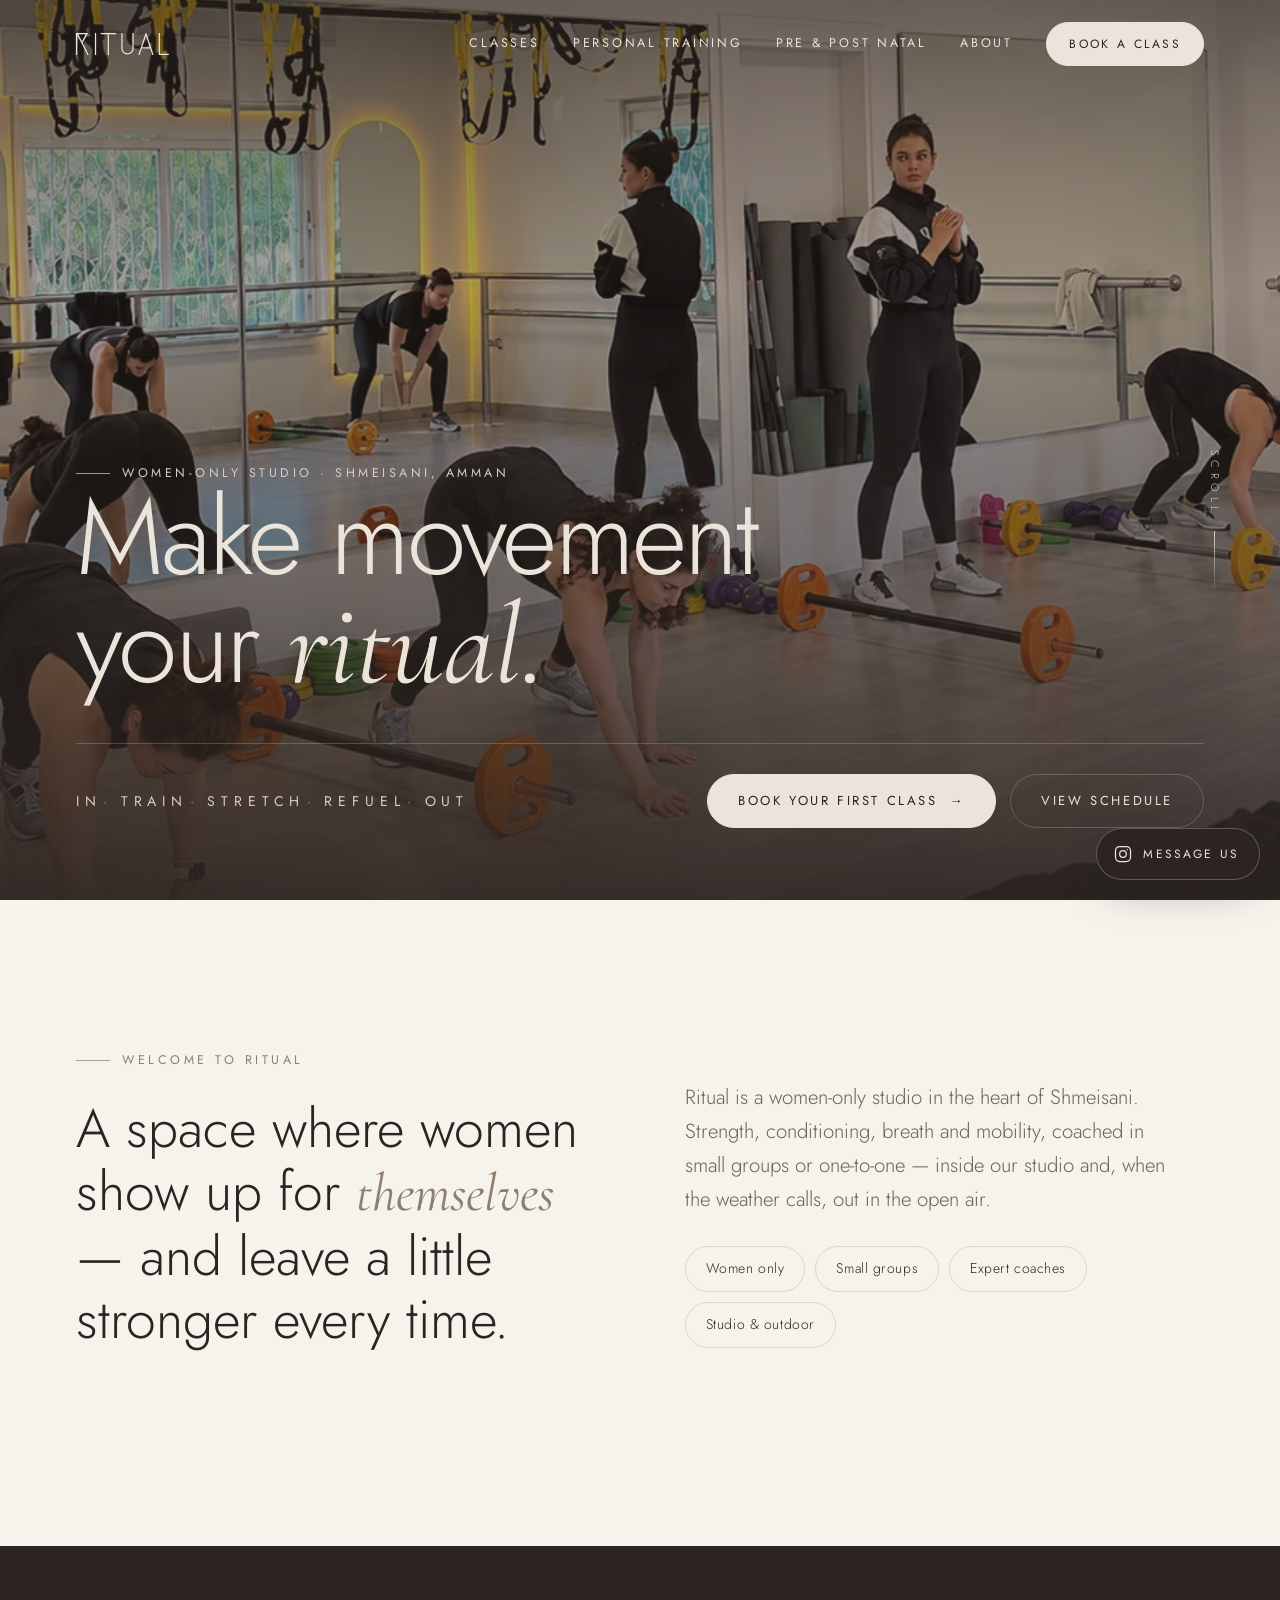
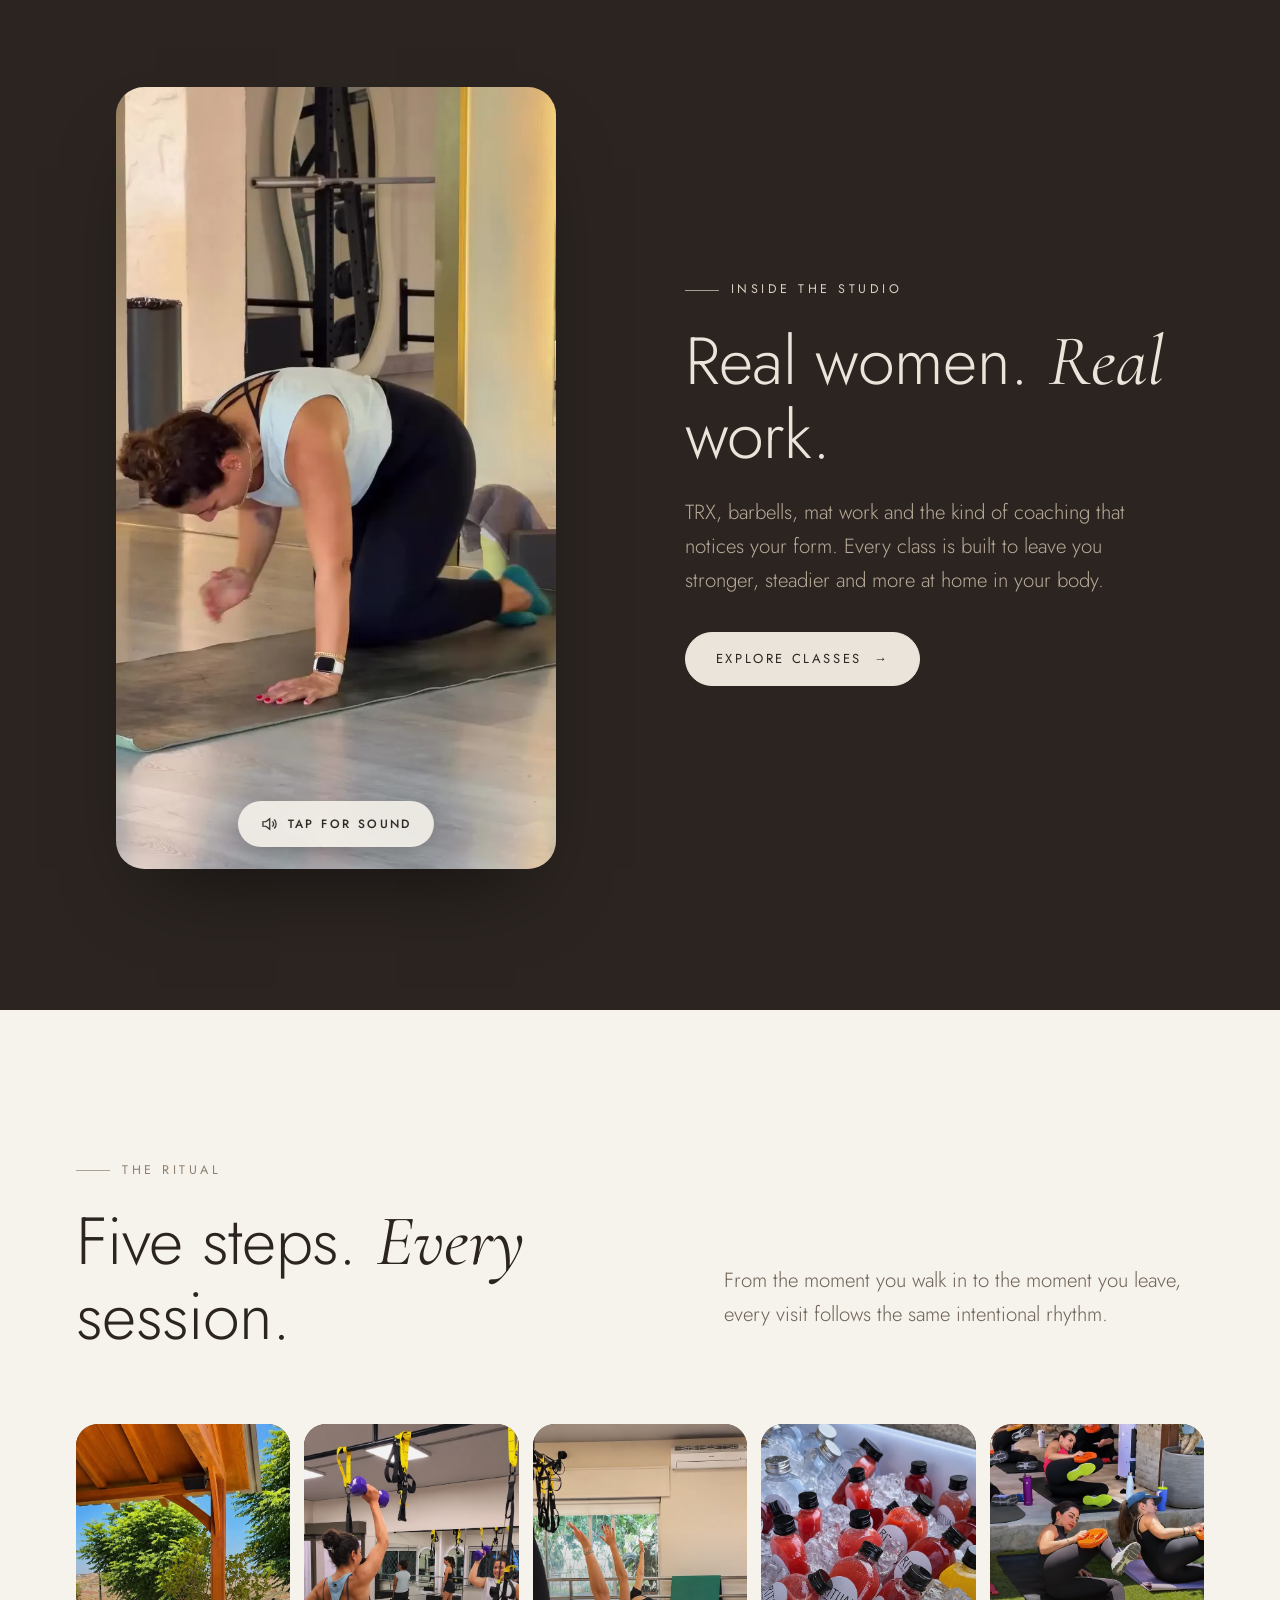
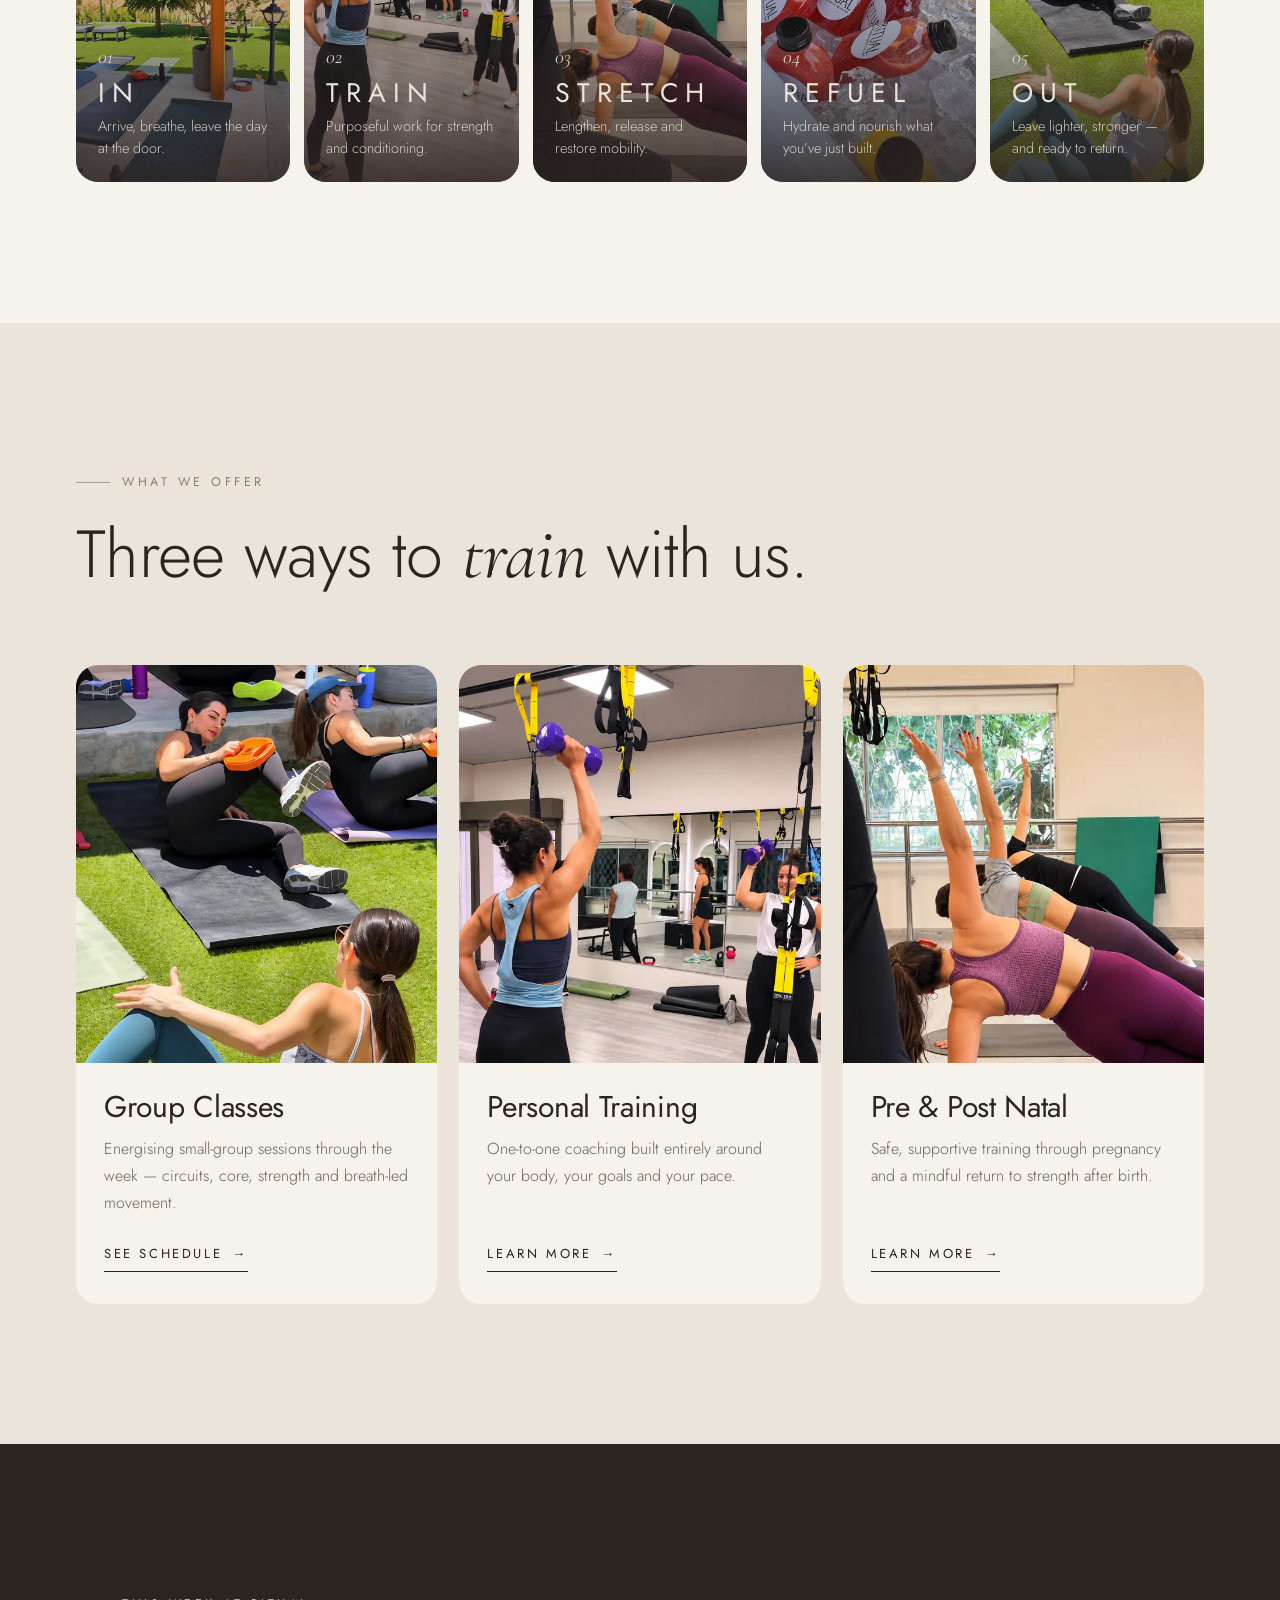
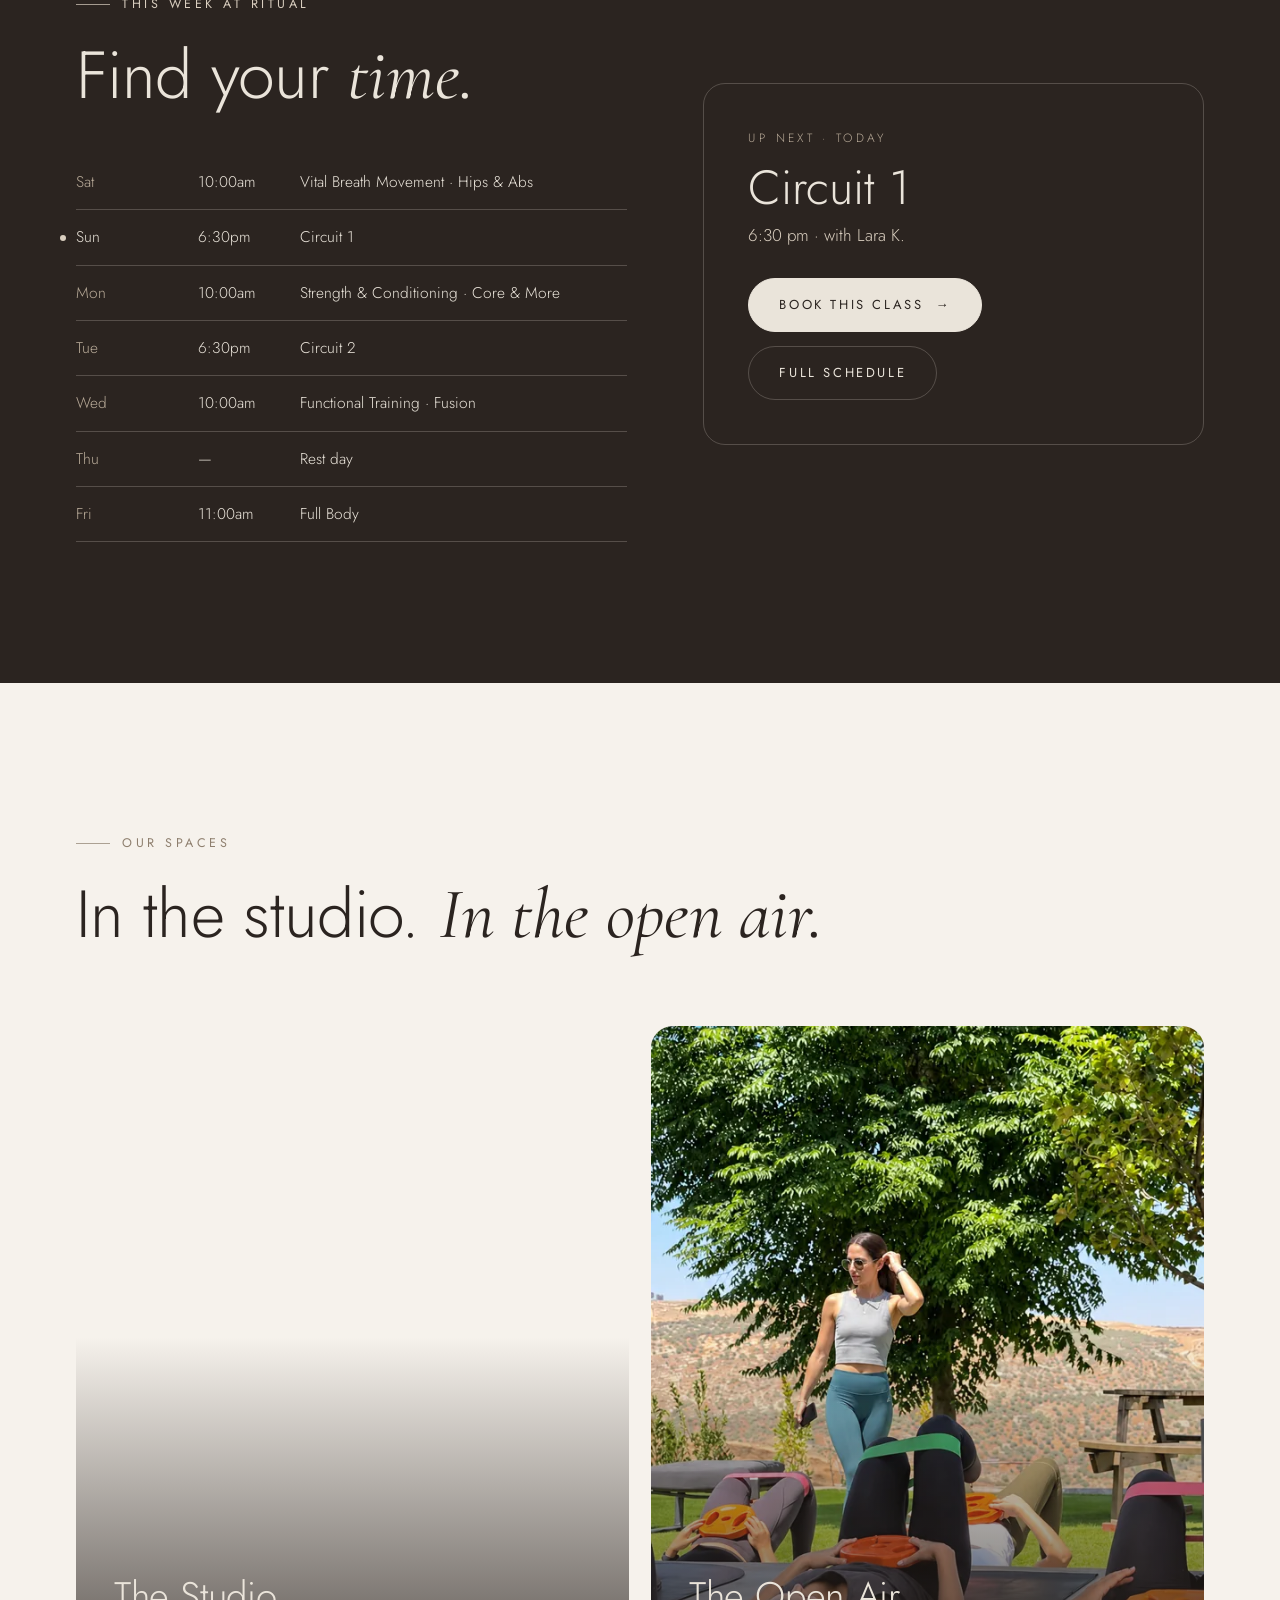
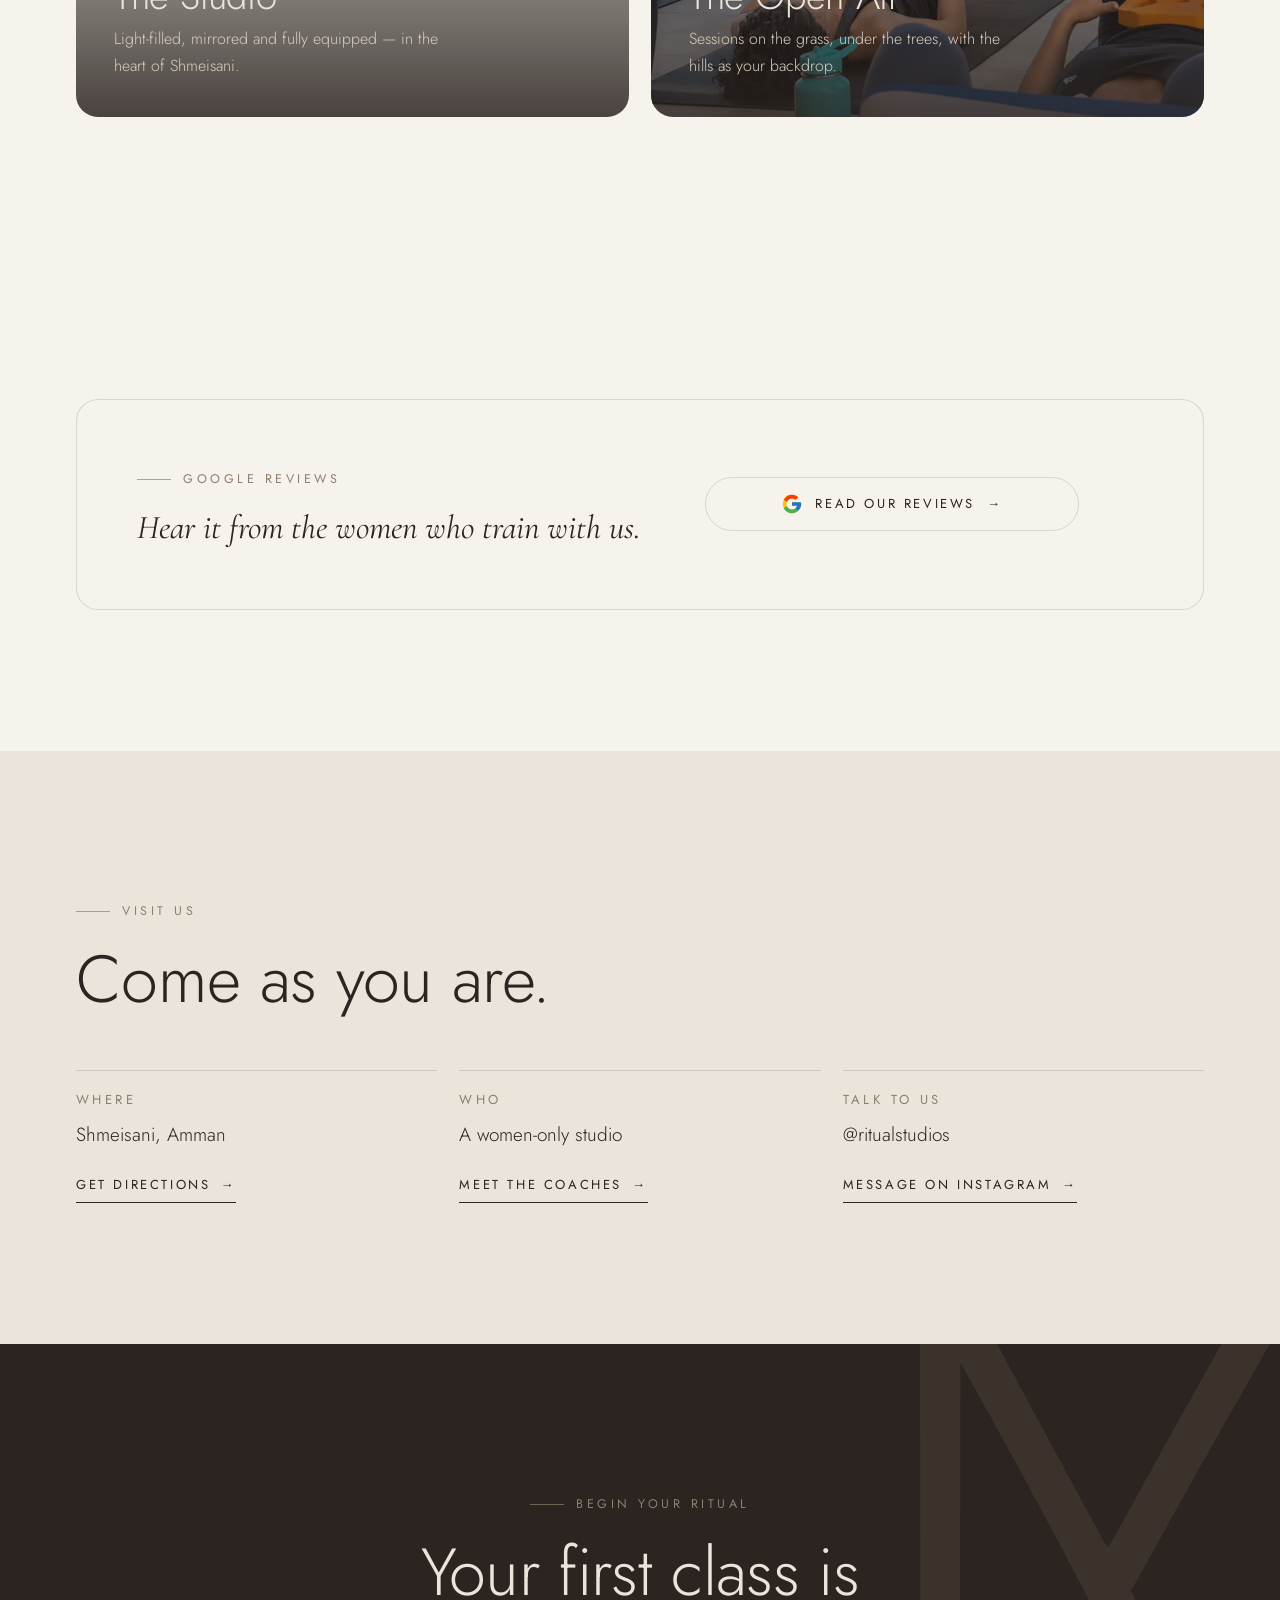
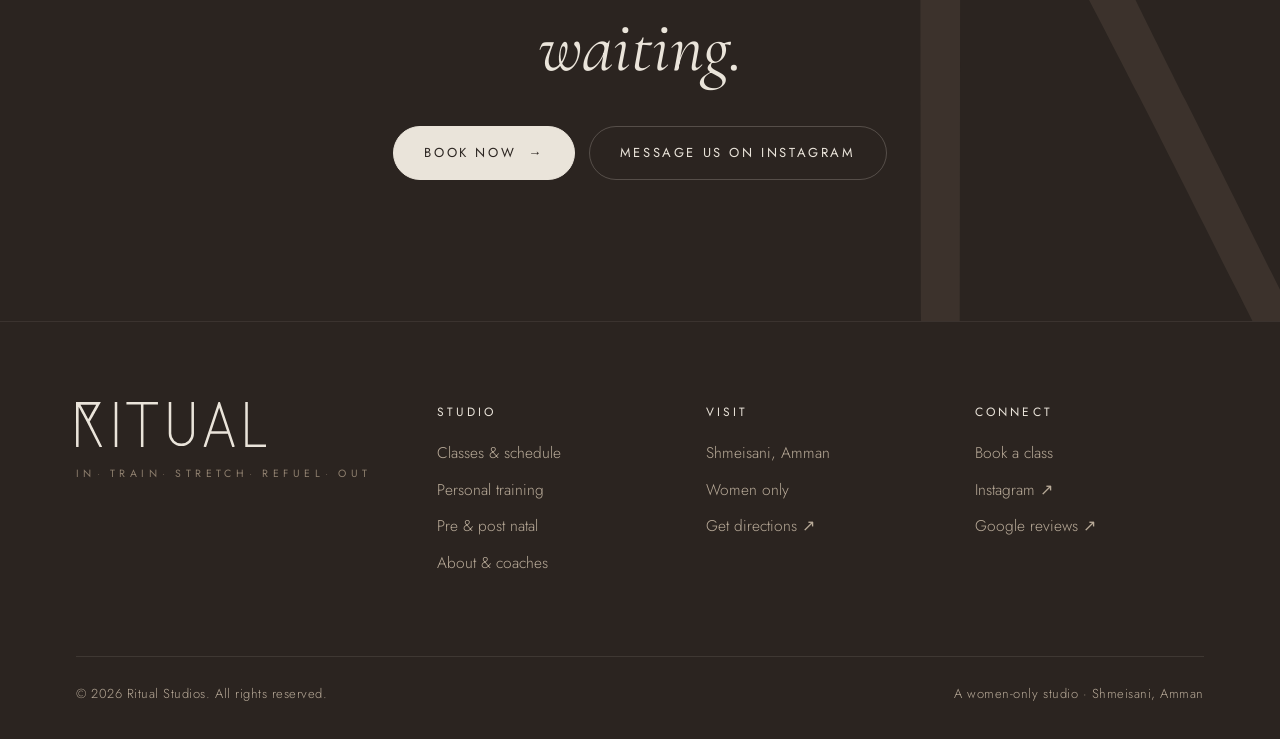
==== commit 7f1aaf7b: "Point all Instagram buttons to the studio profile Co-Authored-By: Claude Opus 5.5 <noreply@anthropic" ====
--- a/index.html
+++ b/index.html
@@ -170,7 +170,7 @@
     <div class="visit-grid">
       <div class="visit-item reveal"><h3>Where</h3><p>Shmeisani, Amman</p><a class="link-line" data-link="mapsUrl" href="https://maps.app.goo.gl/66debxw34wgPGRtBA" target="_blank" rel="noopener">Get directions <span class="arrow" aria-hidden="true">→</span></a></div>
       <div class="visit-item reveal reveal-d1"><h3>Who</h3><p>A women-only studio</p><a class="link-line" href="about.html">Meet the coaches <span class="arrow" aria-hidden="true">→</span></a></div>
-      <div class="visit-item reveal reveal-d2"><h3>Talk to us</h3><p>@ritualstudios</p><a class="link-line" data-link="instagramDM" href="https://ig.me/m/ritualstudios" target="_blank" rel="noopener">Message on Instagram <span class="arrow" aria-hidden="true">→</span></a></div>
+      <div class="visit-item reveal reveal-d2"><h3>Talk to us</h3><p>@ritualstudios</p><a class="link-line" data-link="instagramDM" href="https://www.instagram.com/ritualstudios/" target="_blank" rel="noopener">Message on Instagram <span class="arrow" aria-hidden="true">→</span></a></div>
     </div>
   </div>
 </section>
@@ -182,13 +182,13 @@
     <h2 class="h2 reveal reveal-d1">Your first class is <em>waiting.</em></h2>
     <div class="btn-row reveal reveal-d2">
       <a class="btn btn--light" href="book.html">Book now <span class="arrow" aria-hidden="true">→</span></a>
-      <a class="btn btn--ghost-light" data-link="instagramDM" href="https://ig.me/m/ritualstudios" target="_blank" rel="noopener">Message us on Instagram</a>
+      <a class="btn btn--ghost-light" data-link="instagramDM" href="https://www.instagram.com/ritualstudios/" target="_blank" rel="noopener">Message us on Instagram</a>
     </div>
   </div>
 </section>
 
 </main>
-<a class="ig-float" data-link="instagramDM" href="https://ig.me/m/ritualstudios" target="_blank" rel="noopener"><svg viewBox="0 0 24 24" fill="none" stroke="currentColor" stroke-width="1.5" aria-hidden="true"><rect x="3" y="3" width="18" height="18" rx="5"/><circle cx="12" cy="12" r="4"/><circle cx="17.3" cy="6.7" r=".8" fill="currentColor" stroke="none"/></svg><span class="label">Message us</span></a>
+<a class="ig-float" data-link="instagramDM" href="https://www.instagram.com/ritualstudios/" target="_blank" rel="noopener"><svg viewBox="0 0 24 24" fill="none" stroke="currentColor" stroke-width="1.5" aria-hidden="true"><rect x="3" y="3" width="18" height="18" rx="5"/><circle cx="12" cy="12" r="4"/><circle cx="17.3" cy="6.7" r=".8" fill="currentColor" stroke="none"/></svg><span class="label">Message us</span></a>
 <footer class="site-footer">
   <div class="wrap">
     <div class="footer-top">
--- a/assets/css/style.css
+++ b/assets/css/style.css
@@ -331,6 +331,7 @@
   box-shadow: 0 16px 40px -14px rgba(43,36,32,.6);
   transition: transform .45s var(--ease), opacity .45s var(--ease);
 }
+.ig-float { border: 1px solid rgba(234,228,218,.28); }
 .ig-float svg { width: 20px; height: 20px; }
 .ig-float:hover { transform: translateY(-3px); }
 .ig-float.is-hidden { opacity: 0; transform: translateY(20px); pointer-events: none; }
